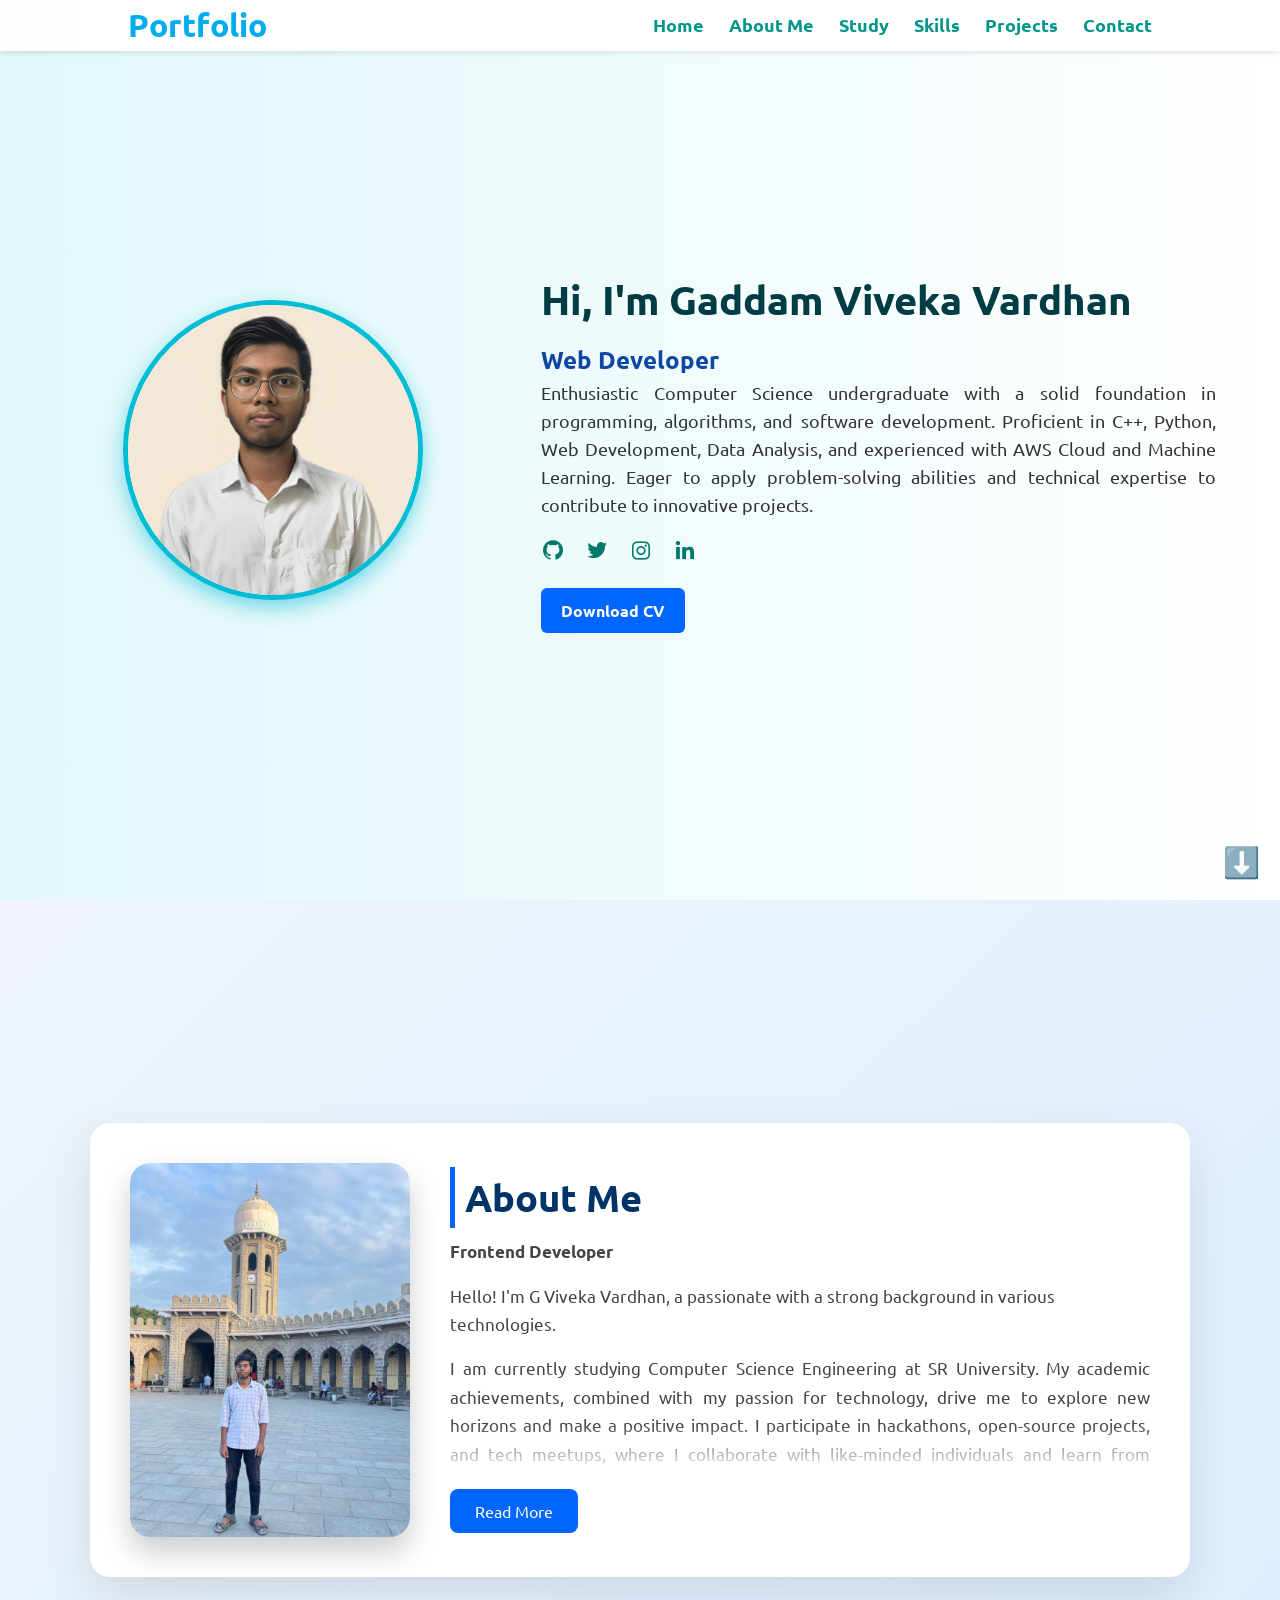
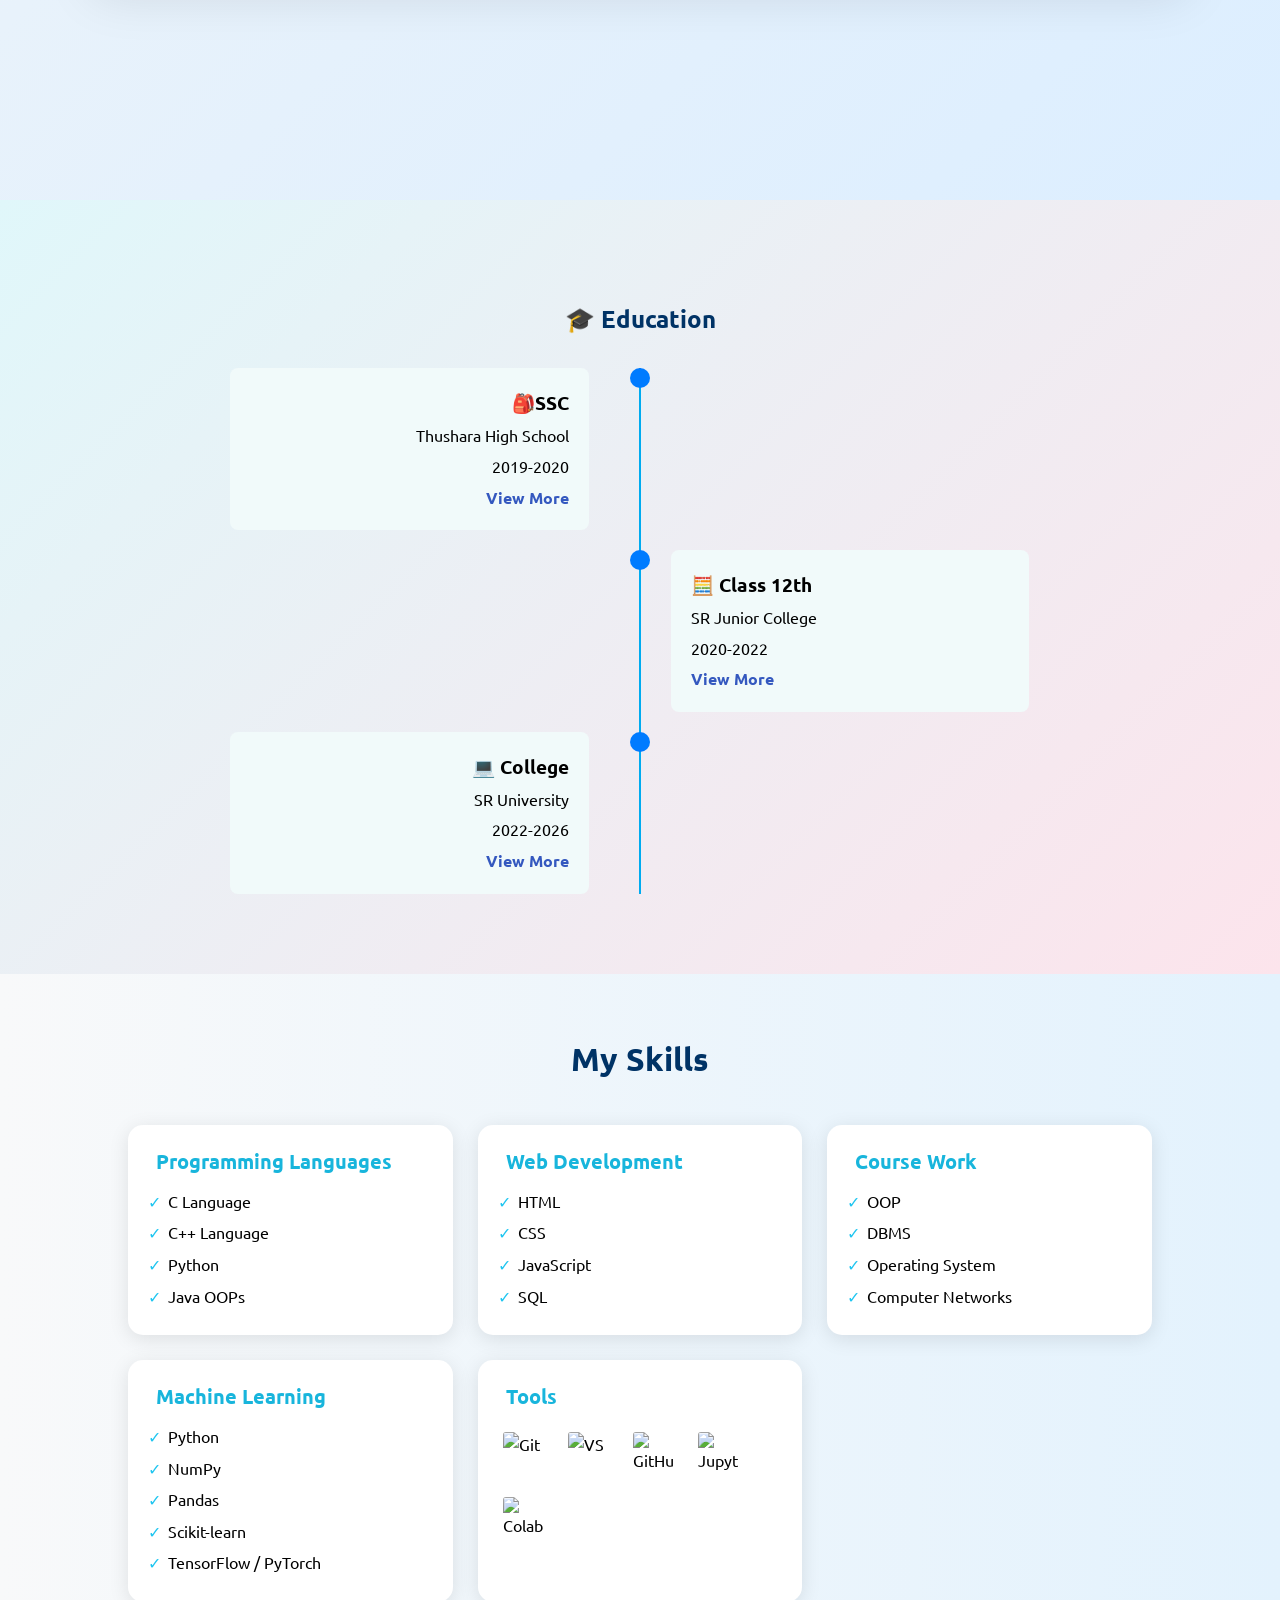
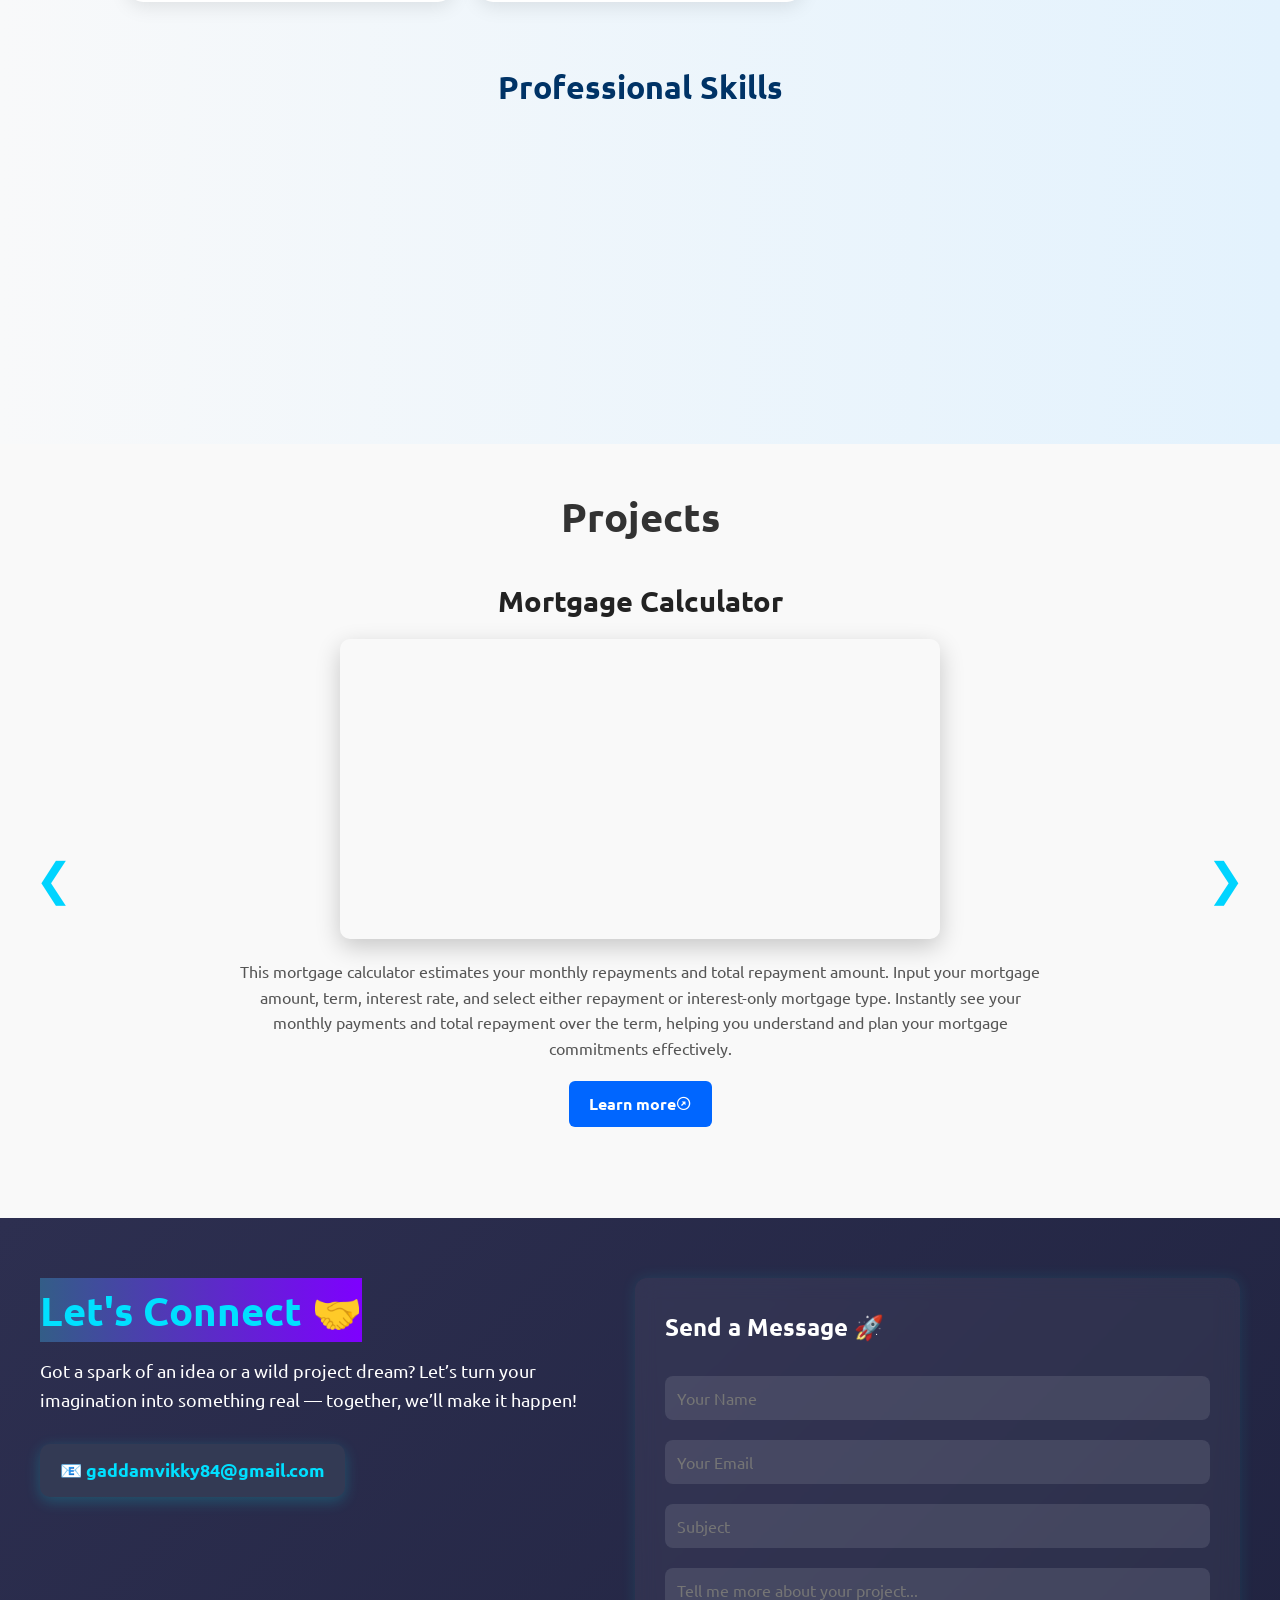
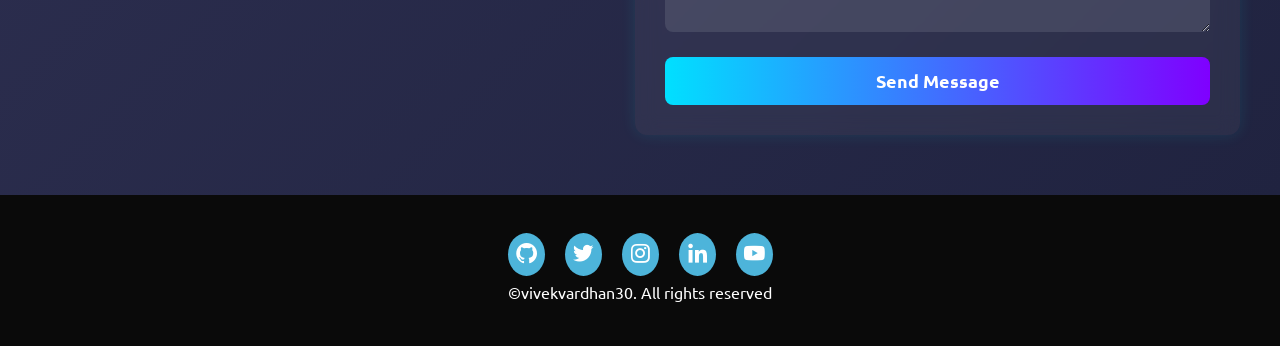
==== index.html @ 39c95613 "skill section updated" ====
<!DOCTYPE html>
<html lang="en">

<head>
    <meta charset="UTF-8">
    <meta name="viewport" content="width=device-width, initial-scale=1.0">
    <title>My Portfolio</title>
    <link rel="stylesheet" href="style.css">
    <link href='https://unpkg.com/boxicons@2.1.4/css/boxicons.min.css' rel='stylesheet'>
    <style>
        @import url('https://fonts.googleapis.com/css2?family=Ubuntu:wght@300&display=swap');
    </style>
    <!-- AOS Animation Library -->
    <link href="https://unpkg.com/aos@2.3.1/dist/aos.css" rel="stylesheet">
    <link rel="stylesheet" href="styles.css">
    <script src="script_1.js"></script>
    <script src="script.js"></script>

</head>

<body>
    <header class="header">
        <h1>Portfolio</h1>
        <input type="checkbox" id="menu-toggle" class="menu-toggle" />
        <label for="menu-toggle" class="hamburger">&#9776;</label>
        <nav class="nav">
            <a href="#home" class="active">Home</a>
            <a href="#about">About Me</a>
            <a href="#qualification">Study</a>
            <a href="#myskills">Skills</a>
            <a href="#projects">Projects</a>
            <a href="#contact">Contact</a>
        </nav>
    </header>

    <main>
        <section class="home-section" id="home" data-aos="fade-up">
            <div class="profile-img">
                <img class="profile-pic" src="profile_pic.png" alt="profile">
            </div>
            <div class="home-content">
                <h2>Hi, I'm Gaddam Viveka Vardhan</h2>
                <h3 class="developer">
                    <span class="text"></span>
                </h3>

                <p class="info">Enthusiastic Computer Science undergraduate with a solid foundation  
                    in programming, algorithms, and software development.  
                    Proficient in C++, Python, Web Development, Data Analysis,  
                    and experienced with AWS Cloud and Machine Learning.  
                    Eager to apply problem-solving abilities and technical expertise  
                    to contribute to innovative projects.  
                </p>
                <div class="social-links">
                    <a href="https://github.com/vivekvardhan30" class="icon"><i class='bx bxl-github' id="bc"></i></a>
                    <a href="https://x.com/vivek_vardhan30" class="icon"><i class='bx bxl-twitter' id="bc"></i></a>
                    <a href="https://www.instagram.com/vick_y9425?igsh=MXZwZnhxeGo3MTlnaQ==" class="icon"><i
                            class='bx bxl-instagram' id="bc"></i></a>
                    <a href="http://www.linkedin.com/in/gaddam-viveka-vardhan-5821792a7"><i class='bx bxl-linkedin'
                            id="bc"></i></a>
                </div>
                <a href="Gaddam_Viveka_Vardhan_Resume.pdf" class="btn1" download>Download CV</a>
            </div>

            <!-- Arrow button outside content -->
            <button class="down-arrow" id="toggleArrow" onclick="toggleScroll()">⬇️</button>
        </section>

        <section class="about-section" id="about" data-aos="fade-right">
            <div class="about-container" data-aos="fade-up">
                <img class="about-img" src="IMG-20240612-WA0107.jpg" alt="photo" data-aos="zoom-in">
                <div class="about-content" data-aos="fade-left">
                    <h2 class="about-heading">About Me</h2>
                    <p class="role"><b>Frontend Developer</b></p>
                    <p>Hello! I'm G Viveka Vardhan, a passionate with a strong background in various technologies.</p>
                    <p class="info1">
                        I am currently studying Computer Science Engineering at SR University. My academic achievements,
                        combined with my passion for technology, drive me to explore new horizons and make a positive
                        impact.
                        I participate in hackathons, open-source projects, and tech meetups, where I collaborate with
                        like-minded individuals and learn from diverse perspectives.
                        If you are looking for a motivated and dedicated Front-end Developer, I am available for work
                        opportunities and excited to contribute to projects that allow me to expand my experience and
                        knowledge.
                    </p>
                    <button class="btn2" id="readMoreBtn" onclick="toggleReadMore()">Read More</button>
                </div>
            </div>
        </section>
        <section class="qualification" id="qualification" data-aos="fade-left">
            <div class="education-section">
                <h2><span style="color: aqua;">🎓</span> Education</h2>
                <ul class="timeline">
                    <li class="timeline-item">
                        <div class="timeline-content left">
                            <h3>🎒SSC</h3>
                            <p>Thushara High School</p>
                            <p>2019-2020</p>
                            <a href="#" onclick="showPopup('Thushara High School','95%, Warangal, Telangana')">View
                                More</a>
                        </div>
                    </li>
                    <li class="timeline-item">
                        <div class="timeline-content right">
                            <h3>🧮 Class 12th</h3>
                            <p>SR Junior College</p>
                            <p>2020-2022</p>
                            <a href="#"
                                onclick="showPopup('SR Junior College', 'MPC , 96%,  Hanamkonda, Telangana')">View
                                More</a>
                        </div>
                    </li>
                    <li class="timeline-item">
                        <div class="timeline-content left">
                            <h3>💻 College</h3>
                            <p>SR University</p>
                            <p>2022-2026</p>
                            <a href="#"
                                onclick="showPopup('Btech Computer Science', '93%, SR University, Hanamkonda')">View
                                More</a>
                        </div>
                    </li>
                </ul>
            </div>

            <div class="overlay" id="overlay"></div>
            <div class="popup" id="popup">
                <div class="popup-content">
                    <h3 id="popup-title"></h3>
                    <p id="popup-details"></p>
                    <button class="close-btn" onclick="closePopup()">Close</button>
                </div>
            </div>
        </section>
        <!-- <section class="skills-section" id="myskills">
            <h3 class="my-skill">My Skills</h3>
            <div class="skills-container">
                <div class="skill">
                    <h5>Programming Languages</h5>
                    <p>C Language</p>
                    <p>C++ Language</p>
                    <p>Basic Python</p>
                    <p>Java OOPs</p>
                </div>
                <div class="skill">
                    <h5>Web Development</h5>
                    <p>HTML</p>
                    <p>CSS</p>
                    <p>JavaScript</p>
                    <p>SQL</p>
                </div>
                <div class="skill">
                    <h5>Course Work</h5>
                    <p>Object Oriented Programming (OOP)</p>
                    <p>Database Management System (DBMS)</p>
                    <p>Operating System (OS)</p>
                    <p>Computer Networks</p>
                </div>
                <div class="skill">
                    <h5>Tools</h5>
                    <div class="tools">
                        <img src="https://git-scm.com/images/logos/downloads/Git-Icon-1788C.png" alt="Git">
                        <img src="https://visualstudio.microsoft.com/wp-content/uploads/2019/06/BrandVisualStudioWin2019-3.svg"
                            alt="Visual Studio">
                        <img src="https://github.githubassets.com/images/modules/logos_page/GitHub-Mark.png"
                            alt="GitHub">
                        <img src="https://runcode-app-public.s3.amazonaws.com/images/online-jupyter-notebook.original.png"
                            alt="jupyter notebook" style="color: white; background-color: white;">
                        <img src="https://upload.wikimedia.org/wikipedia/commons/thumb/d/d0/Google_Colaboratory_SVG_Logo.svg/1200px-Google_Colaboratory_SVG_Logo.svg.png"
                            alt=" ggogle colab">
                    </div>
                </div>
            </div>
            <div class="skills-sec">
                <h2>Professional Skills</h2>
                <div class="skills-box">
                    <div class="circle-wrap">
                        <div class="circle">
                            <div class="mask full-1">
                                <div class="fill-1"></div>
                            </div>
                            <div class="mask half">
                                <div class="fill-1"></div>
                            </div>
                            <div class="inside-circle"> 90% </div>
                        </div>
                        <p>Creativity</p>
                    </div>
                    <div class="circle-wrap">
                        <div class="circle">
                            <div class="mask full-2">
                                <div class="fill-2"></div>
                            </div>
                            <div class="mask half">
                                <div class="fill-2"></div>
                            </div>
                            <div class="inside-circle"> 80% </div>
                        </div>
                        <p>Communication</p>
                    </div>
                    <div class="circle-wrap">
                        <div class="circle">
                            <div class="mask full-3">
                                <div class="fill-3"></div>
                            </div>
                            <div class="mask half">
                                <div class="fill-3"></div>
                            </div>
                            <div class="inside-circle"> 90% </div>
                        </div>
                        <p>Problem Solving</p>
                    </div>
                    <div class="circle-wrap">
                        <div class="circle">
                            <div class="mask full-4">
                                <div class="fill-4"></div>
                            </div>
                            <div class="mask half">
                                <div class="fill-4"></div>
                            </div>
                            <div class="inside-circle"> 95% </div>
                        </div>
                        <p>Teamwork</p>
                    </div>
                </div>
            </div>
        </section> -->
        <section class="skills-section" id="myskills" data-aos="zoom-in">
            <h3 class="my-skill">My Skills</h3>

            <!-- Technical Skills -->
            <div class="skills-container">
                <div class="skill" data-aos-delay="100">
                    <h5><i class="fas fa-code"></i> Programming Languages</h5>
                    <ul>
                        <li>C Language</li>
                        <li>C++ Language</li>
                        <li>Python</li>
                        <li>Java OOPs</li>
                    </ul>
                </div>
                <div class="skill" data-aos-delay="200">
                    <h5><i class="fas fa-laptop-code"></i> Web Development</h5>
                    <ul>
                        <li>HTML</li>
                        <li>CSS</li>
                        <li>JavaScript</li>
                        <li>SQL</li>
                    </ul>
                </div>
                <div class="skill" data-aos-delay="300">
                    <h5><i class="fas fa-book-reader"></i> Course Work</h5>
                    <ul>
                        <li>OOP</li>
                        <li>DBMS</li>
                        <li>Operating System</li>
                        <li>Computer Networks</li>
                    </ul>
                </div>
                <div class="skill" data-aos-delay="300">
                    <h5><i class="fas fa-book-reader"></i> Machine Learning</h5>
                    <ul>
                        <li>Python</li>
                        <li>NumPy</li>
                        <li>Pandas</li>
                        <li>Scikit-learn</li>
                        <li>TensorFlow / PyTorch</li>
                    </ul>
                </div>
                <div class="skill" data-aos-delay="400">
                    <h5><i class="fas fa-tools"></i> Tools</h5>
                    <div class="tools">
                        <img src="https://git-scm.com/images/logos/downloads/Git-Icon-1788C.png" alt="Git">
                        <img src="https://visualstudio.microsoft.com/wp-content/uploads/2019/06/BrandVisualStudioWin2019-3.svg"
                            alt="VS">
                        <img src="https://github.githubassets.com/images/modules/logos_page/GitHub-Mark.png"
                            alt="GitHub">
                        <img src="https://runcode-app-public.s3.amazonaws.com/images/online-jupyter-notebook.original.png"
                            alt="Jupyter">
                        <img src="https://upload.wikimedia.org/wikipedia/commons/thumb/d/d0/Google_Colaboratory_SVG_Logo.svg/1200px-Google_Colaboratory_SVG_Logo.svg.png"
                            alt="Colab">
                    </div>
                </div>
            </div>

            <div class="skills-sec" id="myskills">
                <h2 class="section-title">Professional Skills</h2>
                <div class="skills-box" data-aos="flip-left">
                    <div class="skill-circle">
                        <div class="circle">
                            <div class="inner">90%</div>
                        </div>
                        <p>Creativity</p>
                    </div>
                    <div class="skill-circle">
                        <div class="circle">
                            <div class="inner">80%</div>
                        </div>
                        <p>Communication</p>
                    </div>
                    <div class="skill-circle">
                        <div class="circle">
                            <div class="inner">90%</div>
                        </div>
                        <p>Problem Solving</p>
                    </div>
                    <div class="skill-circle">
                        <div class="circle">
                            <div class="inner">95%</div>
                        </div>
                        <p>Teamwork</p>
                    </div>
                </div>
            </div>

        </section>

        <section class="projects-section" id="projects" data-aos="fade-up">
            <h3>Projects</h3>
            <div class="projects-container">
                <div class="project-arrows">
                    <div id="prevProject" class="arrow left">&#10094;</div>
                    <div id="nextProject" class="arrow right">&#10095;</div>
                </div>
                <div class="project">
                    <h4>Mortgage Calculator</h4>
                    <div class="video">
                        <video src="Screen Recording 2024-07-14 172800.mp4" autoplay loop muted
                            class="screen-record"></video>
                    </div>
                    <p class="desc">This mortgage calculator estimates your monthly repayments and total repayment
                        amount. Input your mortgage amount, term, interest rate, and select either repayment or
                        interest-only mortgage type. Instantly see your monthly payments and total repayment over the
                        term, helping you understand and plan your mortgage commitments effectively.</p>
                    <div class="click">
                        <a href="https://github.com/vivekvardhan30/Mortgage-Calculator" class="btn1"> Learn more<i
                                class='bx bx-right-top-arrow-circle'></i></a>
                    </div>
                </div>
                <div class="project">
                    <h4>Video Editing Website</h4>
                    <div class="video" style="width: 100%; text-align: center; ">
                        <video src="Screen Recording 2024-12-31 131233.mp4" autoplay loop muted
                            class="screen-record"></video>
                    </div>
                    <p class="desc">I built an video editor website using <span>HTML, CSS, and JavaScript </span>,
                        connects
                        users with professional video editors. It features hiring options, <span>secure payment
                            integration </span>,
                        advanced filters, and a user-friendly login system. With a contact feature for seamless
                        communication, this project showcases a functional and visually appealing platform for
                        <span>video
                            editing services. </span>
                    </p>
                    <div class="click">
                        <a href="https://github.com/vivekvardhan30/video_editing-" class="btn1"> Learn more<i
                                class='bx bx-right-top-arrow-circle'></i></a>
                    </div>
                </div>
                <div class="project">
                    <h4>Predict Students' Dropout and Academic Success</h4>
                    <div class="video">
                        <video src="Screen Recording 2024-07-14 173233.mp4" autoplay loop muted
                            class="screen-record"></video>
                    </div>
                    <p class="desc">I contributed to the <span>"Student Dropout Prediction"</span> project, using <span>
                            AI and ML </span>to
                        develop models predicting dropout risks. Analyzing demographics, performance, socio-economic
                        backgrounds, and behaviors with <span>decision trees, random forests, and neural networks
                        </span> enabled
                        early intervention and improved retention.</p>
                    <div class="click">
                        <a href="https://github.com/vivekvardhan30/AIML_PROJECT" class="btn1"> Learn more<i
                                class='bx bx-right-top-arrow-circle'></i></a>
                    </div>
                </div>
                <div class="project">
                    <h4>Netflix Clone</h4>
                    <div class="video">
                        <video src="Screen Recording 2024-07-23 110810.mp4" autoplay loop muted
                            class="screen-record"></video>
                    </div>
                    <p class="desc">A static, responsive Netflix clone using only HTML and CSS. It replicates the
                        Netflix UI,
                        featuring a header, navigation bar, movie thumbnails, and a footer, demonstrating the power of
                        pure HTML and CSS design.</p>
                    <div class="click">
                        <a href="" class="btn1"> Learn more<i class='bx bx-right-top-arrow-circle'></i></a>
                    </div>
                </div>
            </div>


        </section>
        <section class="contact-section" id="contact" data-aos="fade-up">
            <div class="contact-container">
                <div class="contact-info">
                    <h1>Let's Connect<span> 🤝</span></h1>
                    <p>Got a spark of an idea or a wild project dream? Let’s turn your imagination into something real —
                        together, we’ll make it happen!</p>
                    <p class="email-link">📧 <a href="mailto:gaddamvikky84@gmail.com">gaddamvikky84@gmail.com</a></p>
                </div>
                <div class="contact-form">
                    <h2>Send a Message <span>🚀</span></h2>
                    <form>
                        <input type="text" placeholder="Your Name" required>
                        <input type="email" placeholder="Your Email" required>
                        <input type="text" placeholder="Subject" required>
                        <textarea placeholder="Tell me more about your project..." required></textarea>
                        <button type="submit">Send Message</button>
                    </form>
                </div>
            </div>
        </section>

    </main>
    <footer class="footer">
        <div class="social-media">
            <a href="https://github.com/vivekvardhan30"><i class='bx bxl-github'></i></a>
            <a href="https://x.com/vivek_vardhan30"><i class='bx bxl-twitter'></i></a>
            <a href="https://www.instagram.com/vick_y9425?igsh=MXZwZnhxeGo3MTlnaQ=="><i
                    class='bx bxl-instagram'></i></a>
            <a href="http://www.linkedin.com/in/gaddam-viveka-vardhan-5821792a7"><i class='bx bxl-linkedin'></i></a>
            <a href="https://www.youtube.com/channel/UCw8IFnLCt2AA_Uqyb6y93eQ"><i class='bx bxl-youtube'></i></a>
        </div>
        <p style="margin-top: 5px;">&copy;vivekvardhan30. All rights reserved</p>
    </footer>
    <script>
        function showPopup(title, details) {
            event.preventDefault(); // Prevent the default anchor behavior
            document.getElementById('popup-title').textContent = title;
            document.getElementById('popup-details').textContent = details;
            document.getElementById('popup').style.display = 'block';
            document.getElementById('overlay').style.display = 'block';
            document.body.classList.add('no-scroll');
        }

        function closePopup() {
            document.getElementById('popup').style.display = 'none';
            document.getElementById('overlay').style.display = 'none';
            document.body.classList.remove('no-scroll');
        }
        function toggleScroll() {
            const contactSection = document.getElementById('contact');
            const homeSection = document.getElementById('home');
            const arrowButton = document.getElementById('toggleArrow');

            if (arrowButton.textContent.trim() === '⬇️') {
                contactSection.scrollIntoView({ behavior: 'smooth' });
                arrowButton.textContent = '⬆️';
            } else {
                homeSection.scrollIntoView({ behavior: 'smooth' });
                arrowButton.textContent = '⬇️';
            }
        }
        document.addEventListener("DOMContentLoaded", function () {
            const sections = document.querySelectorAll(".about-section, .skills-section, .projects-section, .contact-section, .footer");
            const revealOnScroll = () => {
                sections.forEach((section) => {
                    const sectionTop = section.getBoundingClientRect().top;
                    if (sectionTop < window.innerHeight - 100) {
                        section.classList.add("reveal");
                    }
                });
            };
            window.addEventListener("scroll", revealOnScroll);
            revealOnScroll();
        });

    </script>
    <!-- <script>
        document.addEventListener("DOMContentLoaded", () => {
            const projects = document.querySelectorAll(".project");
            let current = 0;

            function showSlide(index) {
                projects.forEach((project, i) => {
                    project.classList.remove("active");
                    if (i === index) {
                        project.classList.add("active");
                    }
                });
            }

            function nextSlide() {
                current = (current + 1) % projects.length;
                showSlide(current);
            }

            // Initial show
            showSlide(current);

            // Auto slide every 5 seconds
            setInterval(nextSlide, 5000);
        });
    </script> -->
    <script>

        document.addEventListener("DOMContentLoaded", () => {
            const projects = document.querySelectorAll(".project");
            const nextBtn = document.getElementById("nextProject");
            const prevBtn = document.getElementById("prevProject");
            let current = 0;

            function showSlide(index) {
                projects.forEach((project, i) => {
                    project.classList.remove("active");
                    if (i === index) {
                        project.classList.add("active");
                    }
                });
            }

            function nextSlide() {
                current = (current + 1) % projects.length;
                showSlide(current);
            }

            function prevSlide() {
                current = (current - 1 + projects.length) % projects.length;
                showSlide(current);
            }

            // Initial show
            showSlide(current);

            // Auto-slide every 10 seconds
            let autoSlide = setInterval(nextSlide, 5000);

            // Manual arrows
            nextBtn.addEventListener("click", () => {
                clearInterval(autoSlide);
                nextSlide();
            });

            prevBtn.addEventListener("click", () => {
                clearInterval(autoSlide);
                prevSlide();
            });
        });
    </script>
    <script>
        // Fade-in on scroll
        document.addEventListener("DOMContentLoaded", () => {
            const fadeSection = document.querySelector(".projects-section");

            const fadeInObserver = new IntersectionObserver(
                (entries, observer) => {
                    entries.forEach(entry => {
                        if (entry.isIntersecting) {
                            entry.target.classList.add("visible");
                            observer.unobserve(entry.target);
                        }
                    });
                },
                {
                    threshold: 0.1,
                }
            );

            if (fadeSection) {
                fadeSection.classList.add("fade-in-section");
                fadeInObserver.observe(fadeSection);
            }
        });
    </script>

    <script src="https://unpkg.com/aos@2.3.1/dist/aos.js"></script>
    <script>
        AOS.init({
            duration: 1000,     // duration of animation (ms)
            once: false,        // allow animations every time
            mirror: true,       // animate on scroll up
            easing: 'ease-in-out',
            offset: 100         // trigger point from the top
        });
    </script>
    <script>
        document.addEventListener("DOMContentLoaded", () => {
            const bt = document.getElementById("readMoreBtn");
            const info = document.querySelector(".info1");

            btn.addEventListener("click", () => {
                info.classList.toggle("expand");
                bt.textContent = info.classList.contains("expand") ? "Read Less" : "Read More";
            });
        });
    </script>



    <script>
        function toggleScroll() {
            const nextSection = document.querySelector('#about');
            nextSection.scrollIntoView({ behavior: 'smooth' });
        }
    </script>
    

</body>

</html>
---- styles.css ----
* {
    margin: 0;
    padding: 0;
    box-sizing: border-box;
    font-family: 'Ubuntu', sans-serif;
}

body {
    background-color: rgb(48, 56, 67);
    color: #fff;
    line-height: 1.6;
}

html,
body {
    margin: 0;
    padding: 0;
    overflow-x: hidden;
}

html {
    scroll-behavior: smooth;
}


* {
    box-sizing: border-box;
}

img,
video {
    max-width: 100%;
    max-height: 100%;
    height: auto;
    display: block;
}

.section,
.container,
.wrapper {
    overflow-x: hidden;
    overflow-y: hidden;
    /* Add this to prevent vertical scrolling unless needed */
}


/* Responsive Adjustments */
@media (max-width: 768px) {
    .header {
        padding: 10px 5%;
        /* Adjust padding for smaller screens */

    }

    .profile-pic {
        width: 220px;
        /* Further reduce image size for tablets */
        height: 220px;
    }

    .nav a {
        font-size: 14px;
        /* Smaller font for tablets */
        margin-left: 20px;
        margin-bottom: 10px;
    }

    .developer {
        font-size: 18px;
    }

    .btn {
        padding: 6px 15px;
        font-size: 12px;
    }

    .info {
        padding: 10px;
        text-align: right;

    }

    .home-section {
        flex-direction: column;
        /* Stack layout */
        padding: 15px;
        /* Adjust inner padding */
        margin-top: 80px;
        /* Adds gap between navbar and content */
        padding: 10px;
        text-align: center;
        /* Align content centrally */
    }
}

/* Animations for Dynamic Landing */
@keyframes fade-slide-in {
    from {
        opacity: 0;
        transform: translateY(30px);
    }

    to {
        opacity: 1;
        transform: translateY(0);
    }
}

/* Apply Animations */
.home-content {
    animation: fade-slide-in 1s ease-out;
    /* Smooth fade and slide for content */
}

.profile-img {
    animation: fade-slide-in 1.5s ease-out;
    /* Delay slide for profile image */
}

.btn {
    animation: fade-slide-in 2s ease-out;
    /* Button slides in last */
}

/* Mobile Adjustments for Landing */
@media (max-width: 480px) {
    .home-section {
        flex-direction: column;
        /* Stack content vertically for smaller screens */
        align-items: center;
        /* Center-align content */
        padding: 20px 5%;
        /* Compact padding */
        margin-top: 50px;
        /* Ensure space below navbar */
        text-align: center;
    }

    .profile-img {
        margin-bottom: 15px;
        /* Add spacing below profile image */
    }

    .profile-pic {
        width: 150px;
        /* Smaller profile image size */
        height: 150px;
        border-radius: 50%;
        object-fit: cover;
        border: 3px solid #fff;
    }

    .home-content h2,
    .home-content h3 {
        font-size: 18px;
        /* Reduce heading sizes */
        margin-bottom: 8px;
    }

    .info {
        font-size: 12px;
        /* Adjust paragraph size for better fit */
        line-height: 1.4;
    }

    .btn {
        margin-top: 10px;
        padding: 6px 12px;
        /* Smaller button size */
        font-size: 12px;
    }

    .down-arrow {
        display: inline-block;
        margin-top: 10px;
        font-size: 16px;
        /* Smaller arrow size */
        color: #00abf0;
        background: none;
        border: none;
        cursor: pointer;
    }

    .down-arrow:hover {
        transform: translateY(4px);
    }
}

section {
    padding: 60px 10%;
    position: relative;
}

section.in-view {
    opacity: 1;
    /* Fade in */
    transform: translateY(0);
    /* Slide to original position */
}

/* Animations for All Sections */
@keyframes fade-slide-in {
    from {
        opacity: 0;
        transform: translateY(30px);
    }

    to {
        opacity: 1;
        transform: translateY(0);
    }
}

section>div {
    animation: fade-slide-in 1s ease-out;
    /* Apply animation to section content */
}

/* ===== Tablet View (768px) ===== */
@media (max-width: 768px) {

    .hero,
    .about,
    .projects,
    .skills,
    .contact {
        padding: 60px 30px;
    }

    .hero img,
    .about img {
        max-width: 300px;
    }

    /* Fix Button */
    .btn {
        width: fit-content;
        margin: 10px auto;
    }

    /* Fix Text Alignment */
    .about p {
        max-width: 80%;
        text-align: center;
    }

    /* Education Section */
    .education {
        display: flex;
        flex-direction: column;
        align-items: center;
    }
}

/* ===== Desktop View (1024px and above) ===== */
@media (min-width: 1024px) {

    .hero,
    .about,
    .projects,
    .skills,
    .contact {
        display: flex;
        flex-direction: row;
        justify-content: center;
        align-items: center;
        padding: 80px 50px;
        text-align: left;
    }

    .hero img,
    .about img {
        width: 40%;
        max-width: 400px;
    }

    .hero-text,
    .about-text {
        width: 50%;
        text-align: left;
    }

    /* Fix button alignment */
    .btn {
        margin: 15px 0;
    }

    /* Education Section */
    .education {
        width: 100%;
        text-align: left;
        padding: 60px;
    }
}

/* .header {
    display: flex;
    justify-content: space-between;
    align-items: center;
    padding: 20px 10%;
    background: transparent;
    position: fixed;
    top: 0;
    width: 100%;
    z-index: 100;
}

h1 {
    color: #00abf0;
}

.nav a {
    font-size: 18px;
    color: #009688;
    text-decoration: none;
    font-weight: 600;
    margin-left: 35px;
    transition: .2s;
    position: relative;
}

.nav a::before {
    content: '';
    position: absolute;
    width: 100%;
    height: 4px;
    border-radius: 3px;
    background-color: rgb(31, 112, 211);
    bottom: 0;
    left: 0;
    transform-origin: right;
    transform: scaleX(0);
    transition: transform .3s ease-in-out;
}

.nav a:hover::before {
    transform-origin: left;
    transform: scaleX(1);
} */

/* @media (max-width: 768px) {
    .hamburger {
        display: block;
    }

    .nav {
        position: absolute;
        top: 60px;
        left: 0;
        width: 100%;
        background-color: #1e1e2f;
        flex-direction: column;
        align-items: center;
        max-height: 0;
        overflow: hidden;
        transition: max-height 0.3s ease-in-out;
    }

    .nav a {
        padding: 15px;
        width: 100%;
        text-align: center;
        border-top: 1px solid #333;
    }

    .menu-toggle:checked ~ .nav {
        max-height: 400px;
    }
 */

.header {
    display: flex;
    justify-content: space-between;
    align-items: center;
    padding: 0px 10%;
    background: #ffffffef;
    /* changed from transparent for visibility */
    position: fixed;
    top: 0;
    width: 100%;
    z-index: 1000;
    box-shadow: 0 2px 5px rgba(0, 0, 0, 0.1);
}

h1 {
    color: #00abf0;
}

.nav {
    display: flex;
    gap: 25px;
}

.nav a {
    font-size: 18px;
    color: #009688;
    text-decoration: none;
    font-weight: 600;
    position: relative;
}

.nav a::before {
    content: '';
    position: absolute;
    width: 100%;
    height: 4px;
    border-radius: 3px;
    background-color: rgb(31, 112, 211);
    bottom: -5px;
    left: 0;
    transform-origin: right;
    transform: scaleX(0);
    transition: transform .3s ease-in-out;
}

.nav a:hover::before {
    transform-origin: left;
    transform: scaleX(1);
}

/* Hamburger Menu */
.hamburger {
    display: none;
    font-size: 30px;
    cursor: pointer;
    color: #009688;
}

/* Hidden checkbox */
.menu-toggle {
    display: none;
}

/* Mobile Styles */
@media (max-width: 768px) {
    .hamburger {
        display: block;
    }

    .nav {
        position: absolute;
        top: 70px;
        left: 0;
        background: #ffffff;
        width: 100%;
        flex-direction: column;
        align-items: center;
        max-height: 0;
        overflow: hidden;
        transition: max-height 0.3s ease-in-out;
        box-shadow: 0 4px 8px rgba(0, 0, 0, 0.1);
    }

    .nav a {
        margin: 15px 0;
    }

    .menu-toggle:checked~.nav {
        max-height: 500px;
    }
}


/* .home-section {
    display: flex;
    justify-content: space-between;
    align-items: center;
    height: 100vh;
    padding: 0 10%;
    background: linear-gradient(-90deg, rgb(48, 56, 67) 65%, #fff 35%);
}



.profile-img {
    flex: 1;
}

.profile-pic {
    width: 457px;
    height: 457px;
    border-radius: 60%;
    border: 25px solid #fff;
    object-fit: cover;
}

#bc {
    font-family: boxicons !important;
    font-weight: bold;
    font-style: normal;
    font-variant: normal;
    line-height: 1;
    text-rendering: auto;
    display: inline-block;
    text-transform: none;
    margin-top: 10px;
    background-color: #717199;
    padding: 6px;
    border-radius: 50%;
    border: none;
    box-shadow: 0px 1px 5px #acacd0;
    -webkit-font-smoothing: antialiased;
    -moz-osx-font-smoothing: grayscale;
    transition: transform 0.3s ease;
}

#bc:hover {
    color: blanchedalmond;
    transform: translateX(4px);
}

#bc:active {
    transform: translateY(1px);
}

.home-content {
    flex: 2;
    text-align: right;
    color: #fff;
}



.developer {
    width: 18ch;
    animation: typing 2s steps(18, end), blink 0.8s step-end infinite alternate;
    white-space: nowrap;
    color: #00abf0;
    overflow: hidden;
    border-right: 3px solid greenyellow;
    font-size: 24px;
    display: inline-block;
    animation-iteration-count: infinite;
    animation-duration: 3s;
}

@keyframes typing {
    from {
        width: 0;
    }

    to {
        width: 18ch;
    }
}

@keyframes blink {
    50% {
        border-color: transparent;
    }
}


/* Responsive Fixes */
/* @media (max-width: 768px) {
    .developer {
        margin-left: 0;
        font-size: 20px;
    }
}

@media (max-width: 480px) {
    .developer {
        font-size: 18px;
    }
}


.info {
    text-align: justify;
    padding: 10px;
    margin-bottom: 30px;
}

.social-links a {
    font-size: 25px;
    color: #fff;
    margin: 0 10px;
    transition: .2s;
}

.social-links a:hover {
    color: rgb(31, 112, 211);
}

.about-heading {
    color: #00abf0;
    font-size: 30px;
}

.info1 {
    max-height: 50px;
    overflow: hidden;
    text-overflow: ellipsis;
}


.btn {
    display: inline-block;
    margin-top: 20px;
    padding: 10px 25px;
    font-size: 16px;
    color: #fff;
    background-color: rgb(31, 112, 211);
    border: 2px solid transparent;
    border-radius: 5px;
    transition: .2s;
    cursor: pointer;
    text-decoration: none;
    box-shadow: 0 0 10px #00abf0;
}

.btn:hover {
    background-color: transparent;
    border-color: rgb(31, 112, 211);
}

.btn:active {
    transform: scale(0.95);
    box-shadow: 0 0 10px #00abf0;
    background-color: rgb(31, 112, 211);
}

.down-arrow {
    position: fixed;
    bottom: 20px;
    right: 20px;
    background-color: #00abf0;
    color: #fff;
    border: none;
    padding: 10px 15px;
    border-radius: 50%;
    cursor: pointer;
    font-size: 24px;
    box-shadow: 0 2px 10px rgba(0, 0, 0, 0.1);
}

.down-arrow:hover {
    background-color: #007bb5;
}

.section {
    min-height: auto;
    padding: 20px;
}


#more {
    display: none;
} */

/* .about-section {
    padding: 85px 10%;
    background-color: rgb(48, 56, 67);
    color: #fff;
}

.about-container {
    display: flex;
    justify-content: space-between;
    align-items: center;
}

.about-img {
    width: 400px;
    height: 500px;
    margin-top: 15px;
    border-radius: 10px 10px 10px 10px;
    box-shadow: 2px 3px 10px white;
}

.aboout p {
    text-align: justify;
}

.about-content {
    flex: 1;
    padding-left: 40px;
} */


.home-section {
    height: 100vh;
    width: 100%;
    background: linear-gradient(to right, #e0f7fa, #ffffff);
    display: flex;
    align-items: center;
    justify-content: center;
    padding: 0 5%;
    gap: 60px;
    flex-wrap: wrap;
    overflow: hidden;
    position: relative;
}

.profile-img {
    flex: 1;
    display: flex;
    justify-content: center;
    align-items: center;
    padding: 40px;
    animation: fadeIn 2s ease-in-out;
}

.profile-pic {
    width: 300px;
    height: 300px;
    object-fit: cover;
    border-radius: 50%;
    border: 5px solid #00bcd4;
    box-shadow: 0 8px 20px rgba(0, 188, 212, 0.5);
    transition: transform 0.4s ease, box-shadow 0.4s ease;
    animation: popIn 1.5s ease-in-out;
}

.profile-pic:hover {
    transform: scale(1.05) rotate(1deg);
    box-shadow: 0 12px 24px rgba(0, 188, 212, 0.7);
}


.home-content {
    flex: 2;
    animation: fadeInUp 1s ease-in-out;
    max-width: 700px;
}

.home-content h2 {
    font-size: 2.5rem;
    color: #003c43;
    margin-bottom: 10px;
    animation: slideInRight 1s ease-in-out;
}

/* .developer {
    font-size: 1.8rem;
    color: #00bcd4;
    margin-bottom: 15px;
    font-weight: 600;
    animation: fadeIn 2s ease-in-out;
} */

.developer {
  font-size: 24px;
  font-weight: bold;
  color: #0d47a1;
  position: relative;
  height: 38px; /* fix height so it doesn’t jump */
  overflow: hidden;
  padding-bottom: 10px;
}

.developer .text::after {
  content: "Web Developer";
  animation: changeText 12s infinite;
  position: absolute;
  padding-bottom: 10px;
  left: 0;
}

/* Animation */
@keyframes changeText {
  0%   { content: "Web Developer"; }
  25%  { content: "Data Analyst"; }
  50%  { content: "Machine Learning Enthusiast"; }
  75%  { content: "AWS Cloud Developer"; }
  100% { content: "Web Developer"; }
}


.info {
    font-size: 1.1rem;
    color: #333;
    line-height: 1.6;
    text-align: justify;
    animation: fadeIn 2.2s ease-in-out;
}

.social-links {
    margin: 20px 0;
    display: flex;
    gap: 20px;
}

.social-links a i {
    font-size: 24px;
    color: #00796b;
    transition: transform 0.3s ease, color 0.3s ease;
}

.social-links a i:hover {
    color: #00acc1;
    transform: scale(1.3);
}

.btn1 {
    background: #00bcd4;
    color: white;
    padding: 12px 25px;
    border: none;
    border-radius: 30px;
    font-size: 16px;
    text-decoration: none;
    cursor: pointer;
    transition: background 0.3s ease;
}

.btn1:hover {
    background: #0097a7;
    box-shadow: #003366;
}

.down-arrow {
    position: absolute;
    bottom: 20px;
    right: 20px;
    font-size: 30px;
    background: none;
    border: none;
    color: #006064;
    cursor: pointer;
    animation: bounce 2s infinite;
    z-index: 10;
}

@media screen and (max-width: 1024px) {
    .home-section {
        flex-direction: column;
        align-items: center;
        justify-content: center;
        gap: 30px;
        padding: 40px 20px;
        height: auto;
        /* let content decide height */
        overflow-x: hidden;
        /* prevent side scroll */
    }

    .profile-img {
        padding: 20px 0;
    }

    .profile-pic {
        width: 200px;
        height: 200px;
    }

    .home-content {
        max-width: 100%;
        text-align: center;
        padding: 0 15px;
    }

    .home-content h2 {
        font-size: 2rem;
    }

    .developer {
        font-size: 1.4rem;
    }

    .info {
        font-size: 1rem;
        text-align: center;
    }

    .social-links {
        justify-content: center;
        flex-wrap: wrap;
    }

    .social-links a i {
        font-size: 22px;
    }

    .btn1 {
        padding: 10px 20px;
        font-size: 14px;
    }

    .down-arrow {
        bottom: 15px;
        right: 15px;
        font-size: 24px;
    }
}



/* Key Animations */
@keyframes floatInLeft {
    from {
        opacity: 0;
        transform: translateX(-80px);
    }

    to {
        opacity: 1;
        transform: translateX(0);
    }
}

@keyframes fadeInUp {
    from {
        opacity: 0;
        transform: translateY(40px);
    }

    to {
        opacity: 1;
        transform: translateY(0);
    }
}

@keyframes slideInRight {
    from {
        opacity: 0;
        transform: translateX(60px);
    }

    to {
        opacity: 1;
        transform: translateX(0);
    }
}

@keyframes fadeIn {
    from {
        opacity: 0;
    }

    to {
        opacity: 1;
    }
}

@keyframes popIn {
    0% {
        opacity: 0;
        transform: scale(0.6);
    }

    100% {
        opacity: 1;
        transform: scale(1);
    }
}

@keyframes fadeIn {
    from {
        opacity: 0;
        transform: translateY(-30px);
    }

    to {
        opacity: 1;
        transform: translateY(0);
    }
}


@keyframes bounce {

    0%,
    20%,
    50%,
    80%,
    100% {
        transform: translateY(0);
    }

    40% {
        transform: translateY(-12px);
    }

    60% {
        transform: translateY(-8px);
    }
}

/* Responsive */
@media (max-width: 768px) {
    .home-section {
        flex-direction: column;
        padding-top: 60px;
        text-align: center;
    }

    .home-content {
        flex: unset;
        max-width: 90%;
    }

    .profile-img {
        order: -1;
        margin-bottom: 30px;
    }

    .profile-pic {
        width: 180px;
        height: 180px;
    }
}




@keyframes bounce {

    0%,
    100% {
        transform: translateY(0);
    }

    50% {
        transform: translateY(-10px);
    }
}

@media (max-width: 768px) {
    .home-section {
        flex-direction: column;
        text-align: center;
    }

    .profile-pic {
        width: 180px;
        height: 180px;
    }

    .home-content {
        max-width: 90%;
    }
}


/* Section Container */
.about-section {
    height: 100vh;
    /* Full viewport height */
    width: 100%;
    display: flex;
    align-items: center;
    justify-content: center;
    background: linear-gradient(135deg, #eef4f9, #dceeff);
    overflow: hidden;
    position: relative;
    padding: 0 20px;
}

.about-container {
    display: flex;
    flex-wrap: wrap;
    align-items: center;
    justify-content: center;
    gap: 40px;
    max-width: 1100px;
    background: white;
    padding: 40px;
    border-radius: 20px;
    box-shadow: 0 20px 50px rgba(0, 0, 0, 0.1);
    position: relative;
    animation: fadeIn 1s ease-in-out;
}

/* Fade-in animation for initial load */
@keyframes fadeIn {
    from {
        opacity: 0;
        transform: translateY(30px);
    }

    to {
        opacity: 1;
        transform: translateY(0);
    }
}


/* Floating Animation */
.about-img {
    width: 280px;
    border-radius: 20px;
    box-shadow: 0 15px 30px rgba(0, 0, 0, 0.2);
    animation: float 5s ease-in-out infinite;
}

/* Keyframe for floating */
@keyframes float {

    0%,
    100% {
        transform: translateY(0);
    }

    50% {
        transform: translateY(-15px);
    }
}

/* Text Content */
.about-content {
    flex: 1;
    min-width: 280px;
}

.about-heading {
    font-size: 2.4rem;
    color: #003366;
    margin-bottom: 10px;
    border-left: 5px solid #0066ff;
    padding-left: 10px;
    animation: slideIn 1.2s ease;
}

.role {
    font-size: 1.2rem;
    color: #0066ff;
    font-weight: bold;
    margin-bottom: 10px;
}

.about-content p {
    color: #444;
    font-size: 1.05rem;
    margin-bottom: 15px;
    line-height: 1.7;
    transition: all 0.3s ease-in-out;
}

@media screen and (max-width: 768px) {
    .about-container {
        flex-direction: column;
        text-align: center;
        padding: 20px;
    }

    .about-img {
        width: 200px;
    }

    .about-content {
        padding: 0;
    }
}


/* Reveal section */
.info1 {
    max-height: 120px;
    overflow: hidden;
    position: relative;
    transition: max-height 0.6s ease;
    text-align: justify;
}

.info1::after {
    content: '';
    position: absolute;
    bottom: 0;
    left: 0;
    width: 100%;
    height: 50px;
    background: linear-gradient(transparent, white);
    /* assuming white bg */
    pointer-events: none;
    /* allow clicks through */
    transition: opacity 0.3s ease-in-out;
}

.info1.expand {
    max-height: 1000px;
}

.info1.expand::after {
    opacity: 0;
    /* better than display:none for smooth transition */
}

/* Button styles */
.btn2 {
    background-color: #0066ff;
    color: white;
    padding: 12px 25px;
    border: none;
    border-radius: 8px;
    font-size: 1rem;
    cursor: pointer;
    transition: 0.4s;
}

.btn2:hover {
    background-color: #0047b3;
    transform: scale(1.05);
}


/* Responsive */
@media screen and (max-width: 768px) {
    .about-section {
        padding: 40px 10px 20px 10px;
        /* Top 40px to account for navbar, bottom 20px */
        margin: 0;
    }

    .info1.expand {
        max-height: 100px;

    }

    .about-container {
        flex-direction: column;
        align-items: center;
        text-align: center;
        max-width: 100%;
        margin: auto;
        gap: 10px;
    }

    .about-img {
        width: 140px;
        height: auto;
        margin-bottom: 10px;
        border-radius: 10px;
    }

    .about-content {
        width: 100%;
        padding: 0;
    }

    .about-heading {
        font-size: 1.4rem;
        margin-bottom: 8px;
    }

    .role {
        font-size: 1rem;
        margin-bottom: 5px;
    }

    .info1 {
        font-size: 0.95rem;
        line-height: 1.4;
        max-height: 100px;
        overflow: hidden;
        text-align: justify;
    }

    .btn2 {
        font-size: 0.85rem;
        padding: 10px 20px;
        margin-top: 10px;
    }
}





.qualification {
    background: linear-gradient(135deg, #e0f7fa, #fce4ec);
}

.qualification h2 {
    margin-top: 40px;
    text-align: center;
    color: #003366;
    margin-bottom: 30px;
}

.timeline {
    position: relative;
    list-style: none;
}

.timeline::before {
    content: '';
    position: absolute;
    top: 0;
    bottom: 0;
    width: 2px;
    background: #00abf0;
    left: 50%;
    margin-left: -1px;
}

.timeline-item {
    margin: 20px 0;
    position: relative;
}

.timeline-item::before {
    content: '';
    position: absolute;
    left: 50%;
    width: 20px;
    height: 20px;
    border-radius: 50%;
    background: #007bff;
    margin-left: -10px;
    top: 0;
}

.timeline-content {
    padding: 20px;
    /* background: rgb(43, 49, 59); */
    /* background: linear-gradient(145deg, #ffffff, #f9f9f9); */
    background-color: #f1fafa;
    color: black;
    border-radius: 8px;
    position: relative;
    width: 80%;
    max-width: 400px;
    margin-left: 10%;
}

.timeline-content.left {
    left: 0;
    text-align: left;
}

.timeline-content.right {
    left: 43%;
    text-align: left;
}

.timeline-content h3 {
    margin-top: 0;
}

.timeline-content p {
    margin: 5px 0;
}

.timeline-content a {
    color: #3458bf;
    text-decoration: none;
    font-weight: 900;
    cursor: pointer;
}

/* Pop-up styles */
.popup {
    display: none;
    position: absolute;
    top: 50%;
    left: 50%;
    transform: translate(-50%, -50%);
    background-color: rgb(43, 49, 59);
    padding: 20px;
    box-shadow: 0 0 10px rgba(0, 0, 0, 0.1);
    border-radius: 8px;
    z-index: 1000;
    width: 80%;
    max-width: 400px;
}

.popup-content h3 {
    margin-top: 0;
}

.popup .close-btn {
    background-color: #6a1b9a;
    color: #fff;
    border: none;
    padding: 5px 10px;
    cursor: pointer;
    border-radius: 4px;
}

.overlay {
    display: none;
    position: absolute;
    top: 0;
    left: 0;
    width: 100%;
    height: 100%;
    background: rgba(0, 0, 0, 0.5);
    z-index: 500;
}

/* Prevent scrolling */

@media (min-width: 768px) {
    .timeline-content {
        width: 35%;
        max-width: none;
    }

    .timeline-content.left {
        text-align: right;
    }
}

/* Base timeline layout for desktop - keep your current styles */
.timeline-content {
    width: 35%;
    max-width: none;
}

/* Responsive: For tablets and below */
@media (max-width: 992px) {

    .timeline-content,
    .timeline-content.left,
    .timeline-content.right {
        width: 90% !important;
        left: 5% !important;
        text-align: left !important;
        margin: 20px auto;
        position: relative !important;
        background: #f1fafa;
        box-shadow: 0 0 15px rgba(0, 0, 0, 0.3);
    }

    /* Hide the vertical center line on smaller screens */
    .timeline::before {
        left: 5% !important;
        width: 4px;
        height: 100%;
        background: #00abf0;
        margin-left: 0 !important;
    }


    .timeline-item::before {
        left: 5% !important;
        margin-left: -12px;
    }
}

/* For mobile phones */
@media (max-width: 600px) {
    .timeline-content {
        width: 95% !important;
        left: 2.5% !important;
        padding: 15px 20px;
        font-size: 0.9rem;
    }
}


/* .my-skill {
    text-align: center;
    font-size: 30px;
    color: #00abf0;
}

.skills-section {
    padding: 60px 10%;
}

.skills-container {
    display: flex;
    justify-content: space-between;
    flex-wrap: wrap;
}

.skills-container a {
    text-decoration: none;
    color: rgb(142, 142, 245);
}

.skill {
    flex: 1;
    margin: 20px;
    padding: 20px;
    background-color: rgb(43, 49, 59);
    transition: transform 0.3s, box-shadow 0.3s;
    border-radius: 10px;
    box-shadow: 2px 5px 10px rgba(0, 0, 0, 0.1);
}

.skill:hover {
    transform: translateY(-10px);
}

.skill h5 {
    margin-bottom: 10px;
    font-size: 20px;
    color: rgb(31, 112, 211);
}

.skills-sec {
    text-align: center;
    padding: 50px 0;
}

.skills-box {
    display: flex;
    justify-content: center;
    flex-wrap: wrap;
}

.tools {
    display: flex;
    flex-wrap: wrap;
    justify-content: center;
    gap: 20px;
}

.tools img {
    width: 56px;
    height: 75px;
}


.circle-wrap {
    display: grid;
    grid-template-columns: repeat(1, 160px);
    grid-gap: 80px;
    margin-top: 35px;
    margin-left: 50px;
    width: 150px;
    height: 150px;
    background: #d9d7da;
    border-radius: 50%;
}

.circle-wrap p {
    margin-top: 73px;
    font-size: 18px;
}

.circle-wrap .circle .mask,
.circle-wrap .circle .fill-1,
.circle-wrap .circle .fill-2,
.circle-wrap .circle .fill-3,
.circle-wrap .circle .fill-4 {
    width: 150px;
    height: 150px;
    position: absolute;
    border-radius: 50%;
}

.circle-wrap .circle .mask {
    clip: rect(0px, 150px, 150px, 75px);
}

.circle-wrap .inside-circle {
    width: 124px;
    height: 124px;
    border-radius: 50%;
    background: #212020;
    line-height: 120px;
    text-align: center;
    margin-top: 13px;
    margin-left: 13px;
    color: white;
    position: absolute;
    z-index: 100;
    font-weight: 700;
    font-size: 2em;
}



.mask .fill-1 {
    clip: rect(0px, 75px, 150px, 0px);
    background-color: #23b9ea;
}

.mask.full-1,
.circle .fill-1 {
    animation: fill-1 ease-in-out 3s;
    transform: rotate(161deg);
}

@keyframes fill-1 {
    0% {
        transform: rotate(0deg);
    }

    100% {
        transform: rotate(161deg);
    }
}



.mask .fill-2 {
    clip: rect(0px, 75px, 150px, 0px);
    background-color: #23b9ea;
}

.mask.full-2,
.circle .fill-2 {
    animation: fill-2 ease-in-out 3s;
    transform: rotate(148deg);
}

@keyframes fill-2 {
    0% {
        transform: rotate(0deg);
    }

    100% {
        transform: rotate(148deg);
    }
}


.mask .fill-3 {
    clip: rect(0px, 75px, 150px, 0px);
    background-color: #23b9ea;
}

.mask.full-3,
.circle .fill-3 {
    animation: fill-3 ease-in-out 3s;
    transform: rotate(161deg);
}

@keyframes fill-3 {
    0% {
        transform: rotate(0deg);
    }

    100% {
        transform: rotate(161deg);
    }
}


.mask .fill-4 {
    clip: rect(0px, 75px, 150px, 0px);
    background-color: #23b9ea;
}

.mask.full-4,
.circle .fill-4 {
    animation: fill1 ease-in-out 3s;
    transform: rotate(172deg);
}

@keyframes fill1 {
    0% {
        transform: rotate(0deg);
    }

    100% {
        transform: rotate(172deg);
    }
} */

.my-skill {
    text-align: center;
    font-size: 32px;
    color: #003366;
    margin-bottom: 40px;
}

.skills-section {
    padding: 60px 10%;
    /* background: linear-gradient(to bottom right, #e3f2fd, #ffffff); */
    background: linear-gradient(to right, #f8f9fa, #e3f2fd);
    color: #fff;
    font-family: 'Segoe UI', sans-serif;
}

.skills-container {
    display: grid;
    grid-template-columns: repeat(auto-fit, minmax(250px, 1fr));
    gap: 25px;
}

.skill {
    background-color: #ffffff;
    box-shadow: 0 4px 20px rgba(0, 0, 0, 0.1);
    border-radius: 15px;
    color: black;
    /* border-radius: 15px; */
    padding: 20px;
    /* box-shadow: 0 4px 15px rgba(0, 0, 0, 0.3); */
    transition: transform 0.4s ease, background 0.3s;
}

.skill:hover {
    transform: translateY(-10px);
    background-color: #7f7fad;
    color: white;
}

.skill h5 {
    font-size: 20px;
    margin-bottom: 12px;
    color: rgb(24, 181, 220);
    display: flex;
    align-items: center;
    gap: 8px;
}

.skill ul {
    list-style: none;
    padding: 0;
}

.skill ul li {
    margin: 6px 0;
    font-size: 16px;
    position: relative;
    padding-left: 20px;
}

.skill ul li::before {
    content: "✓";
    position: absolute;
    left: 0;
    color: #1ec5f0;
}

.tools {
    display: flex;
    flex-wrap: wrap;
    gap: 15px;
    justify-content: flex-start;
    margin-top: 15px;
}

.tools img {
    width: 50px;
    height: 50px;
    object-fit: contain;
    border-radius: 8px;
    background: white;
    padding: 5px;
}

/* Section Background and Title */
.skills-sec {
    padding: 60px 10%;
    color: black;
    text-align: center;
}

.section-title {
    font-size: 32px;
    color: #003366;
    margin-bottom: 40px;
    animation: fadeInDown 1s ease-in-out;
}

/* Skill Circles Layout */
.skills-box {
    display: flex;
    justify-content: center;
    gap: 40px;
    flex-wrap: wrap;
}

/* Individual Circle Card */
.skill-circle {
    display: flex;
    flex-direction: column;
    align-items: center;
    animation: fadeInUp 1.2s ease-in-out;
    transition: transform 0.3s ease-in-out;
}

.skill-circle:hover {
    transform: scale(1.05);
}

/* Circular Design */
.circle {
    width: 130px;
    height: 130px;
    border-radius: 50%;
    background: radial-gradient(circle, #1e1e2f, #0f0f1e);
    border: 4px solid #00abf0;
    display: flex;
    align-items: center;
    justify-content: center;
    box-shadow: 0 0 15px rgba(0, 171, 240, 0.6);
    margin-bottom: 15px;
}

.inner {
    font-size: 24px;
    color: #00abf0;
    font-weight: bold;
}

.skill-circle p {
    margin: 0;
    font-size: 16px;
    font-weight: 500;
}

/* Animations */
@keyframes fadeInDown {
    0% {
        opacity: 0;
        transform: translateY(-20px);
    }

    100% {
        opacity: 1;
        transform: translateY(0);
    }
}

@keyframes fadeInUp {
    0% {
        opacity: 0;
        transform: translateY(30px);
    }

    100% {
        opacity: 1;
        transform: translateY(0);
    }
}



/* Base Styling */
.projects-section {
    padding: 40px 20px;
    background: #f9f9f9;
    text-align: center;
}

.projects-section h3 {
    font-size: 2.5rem;
    margin-bottom: 30px;
    color: #333;
}

.projects-container {
    position: relative;
    overflow: hidden;
    height: 600px;
    /* Adjust based on your content height */
}

.project {
    position: absolute;
    width: 100%;
    top: 0;
    left: 100%;
    opacity: 0;
    transition: all 1s ease;
    transform: scale(0.95);
}

.project.active {
    left: 0;
    opacity: 1;
    transform: scale(1);
    z-index: 2;
}

.project h4 {
    font-size: 1.8rem;
    margin-bottom: 15px;
    color: #222;
}

.video {
    max-width: 600px;
    margin: 0 auto 20px;
}

.screen-record {
    width: 100%;
    border-radius: 10px;
    box-shadow: 0 8px 24px rgba(0, 0, 0, 0.2);
}

.desc {
    max-width: 800px;
    margin: 0 auto 20px;
    font-size: 1rem;
    color: #555;
}

.desc span {
    background-color: yellow;
}

.btn1 {
    display: inline-block;
    padding: 10px 20px;
    background-color: #0066ff;
    color: white;
    text-decoration: none;
    border-radius: 6px;
    font-weight: bold;
    transition: background 0.3s ease;
}

.btn1:hover {
    background-color: #0047b3;
}


/* Arrow styles */
.arrow {
    position: absolute;
    top: 50%;
    transform: translateY(-50%);
    font-size: 2.8rem;
    color: #00d4ff;
    cursor: pointer;
    user-select: none;
    z-index: 10;
    padding: 0 15px;
    transition: color 0.3s ease;
}

.arrow:hover {
    color: #007f99;
}

.arrow.left {
    left: 0;
}

.arrow.right {
    right: 0;
}

@media screen and (max-width: 768px) {
    .arrow {
        font-size: 1.8rem;
        left: 5px;
        right: 5px;
        display: none;
    }


    .arrow.left {
        left: 5px;
    }

    .arrow.right {
        right: 5px;
    }


}

/* Fade-in animation for scroll */
.fade-in-section {
    opacity: 0;
    transform: translateY(40px);
    transition: opacity 1s ease-out, transform 1s ease-out;
}

.fade-in-section.visible {
    opacity: 1;
    transform: translateY(0);
}


/* .projects-section {
    padding: 50px;
    text-align: center;
}

.projects-section h3 {
    margin-bottom: 30px;
    font-size: 30px;
    font-weight: bold;
    color: #00abf0;
}

.projects-container {
    display: flex;
    justify-content: center;
    flex-wrap: wrap;
}

.desc {
    font-size: 15px;
    text-align: justify;
}

.project {
    background-color: rgb(43, 49, 59);
    border-radius: 10px;
    box-shadow: 2px 4px 8px rgba(238, 239, 240, 0.1);
    margin: 15px;
    padding: 20px;
    height: 550px;
    width: 310px;
    box-sizing: border-box;
    color: #fff;
}

.project:hover {
    transform: translateY(-10px);
}

.project h4 {
    margin-top: 0;
    font-size: 20px;
    color: rgb(0, 242, 255);
}

.project .video {
    margin: 15px 0;
}

.project .video video {
    width: 100%;
    border-radius: 8px;
}

.project p {
    margin: 10px 0;
}

.project a {
    color: #fff;
    text-decoration: none;
    font-weight: bold;
}

.click {
    display: flex;
    justify-content: left;
    margin-top: 20px;
}

.btn1 {
    display: inline-flex;
    align-items: center;
    background-color: #007bff;
    color: white;
    text-decoration: none;
    border: none;
    border-radius: 8px;
    padding: 8px 8px;
    font-size: 1.2em;
    font-weight: bold;
    cursor: pointer;
    box-shadow: 0px 0px 5px #fff;
    transition: background-color 0.3s ease, transform 0.3s ease;
}

.btn1 i {
    margin-left: 8px;
    font-size: 1.4em;
    transition: transform 0.3s ease;
}

.btn1:hover {
    background-color: #0056b3;
    transform: translateY(-2px);
}

.btn1:hover i {
    transform: translateX(4px);
}

.btn1:active {
    background-color: #004494;
    transform: translateY(1px);
} */


/* .contact-us {

    display: flex;
    justify-content: space-around;
    align-items: center;
    height: 100vh;
    padding: 0 20px;
}

.chat-box {
    max-width: 400px;
}

.chat-box h1 {
    font-size: 36px;
    margin-bottom: 10px;
}

.chat-box p {
    font-size: 18px;
    margin: 5px 0;
}

.chat-box a {
    text-decoration: none;
    color: #ada5e3;
    font-weight: bold;
}

.mail {
    border: none;
    border-radius: 8px;
    background-color: rgb(43, 49, 59);
    width: 85%;
    margin-top: 20px;
    display: flex;
    height: 80%;
    padding-left: 10px;
    box-shadow: 2px 0px 5px #fff;
}

.mail a {
    margin-left: 10px;
}

.form-box {
    background: white;
    padding: 20px;
    border-radius: 10px;
    box-shadow: 0 0 10px rgba(0, 0, 0, 0.1);
    max-width: 400px;
    width: 100%;
}

.form-box h2 {
    font-size: 24px;
    color: black;
    margin-bottom: 20px;
}

.form-box form {
    display: flex;
    flex-direction: column;
}

.form-box input,
.form-box textarea {
    font-size: 16px;
    padding: 10px;
    margin: 10px 0;
    border: 1px solid #ccc;
    border-radius: 5px;
    width: 100%;
}

.form-box input:hover,
.form-box textarea:hover {
    box-shadow: 2px 2px 5px silver;
}

.form-box button {
    padding: 10px;
    font-size: 16px;
    color: white;
    background-color: #6a5acd;
    border: none;
    border-radius: 5px;
    cursor: pointer;
    margin-top: 10px;
}

.form-box button:hover {
    background-color: #5b4db1;
} */

/* Contact Section */
.contact-section {
    padding: 60px 20px;
    background: linear-gradient(135deg, #2d2f50, #202340);
    color: white;
    font-family: 'Segoe UI', sans-serif;
}

.contact-container {
    display: flex;
    flex-wrap: wrap;
    justify-content: space-around;
    align-items: flex-start;
    max-width: 1200px;
    margin: auto;
    gap: 40px;
}

.contact-info {
    flex: 1 1 350px;
    animation: fadeInUp 1s ease;
}

.contact-info h1 {
    font-size: 40px;
    margin-bottom: 15px;
    background: linear-gradient(90deg, #335d87, #7f00ff);
    /* -webkit-background-clip: text;
    -webkit-text-fill-color: transparent; */
    color: #00e0ff;
    /* fallback color */
    display: inline-block;
}

.contact-info p {
    font-size: 18px;
    margin-bottom: 10px;
    line-height: 1.6;
}

.email-link {
    margin-top: 20px;
    background-color: #333a54;
    padding: 12px 20px;
    border-radius: 10px;
    display: inline-block;
    font-weight: bold;
    box-shadow: 0 4px 15px rgba(0, 255, 255, 0.2);
}

.email-link a {
    color: #00e0ff;
    text-decoration: none;
}

.contact-form {
    flex: 1 1 400px;
    background: rgba(255, 255, 255, 0.05);
    padding: 30px;
    border-radius: 12px;
    backdrop-filter: blur(10px);
    box-shadow: 0 0 15px rgba(0, 255, 255, 0.1);
    animation: slideInRight 1s ease;
}

.contact-form h2 {
    margin-bottom: 20px;
    color: #ffffff;
}

.contact-form form {
    display: flex;
    flex-direction: column;
}

.contact-form input,
.contact-form textarea {
    padding: 12px;
    margin: 10px 0;
    border: none;
    border-radius: 8px;
    font-size: 16px;
    background-color: rgba(255, 255, 255, 0.1);
    color: white;
    transition: all 0.3s ease;
}

.contact-form input:focus,
.contact-form textarea:focus {
    outline: none;
    box-shadow: 0 0 10px #00e0ff;
}

.contact-form button {
    margin-top: 15px;
    padding: 12px;
    border: none;
    border-radius: 8px;
    font-size: 18px;
    font-weight: bold;
    background: linear-gradient(to right, #00e0ff, #7f00ff);
    color: white;
    cursor: pointer;
    transition: 0.3s ease;
}

.contact-form button:hover {
    transform: scale(1.05);
    box-shadow: 0 0 15px rgba(0, 224, 255, 0.4);
}

/* Animations */
@keyframes fadeInUp {
    from {
        opacity: 0;
        transform: translateY(30px);
    }

    to {
        opacity: 1;
        transform: translateY(0);
    }
}

@keyframes slideInRight {
    from {
        opacity: 0;
        transform: translateX(40px);
    }

    to {
        opacity: 1;
        transform: translateX(0);
    }
}

/* Responsive */
@media (max-width: 768px) {
    .contact-container {
        flex-direction: column;
        align-items: center;
    }

    .contact-info,
    .contact-form {
        width: 100%;
        text-align: center;
    }

    .email-link {
        margin: 20px auto 0;
    }
}


.footer {
    padding: 40px 10%;
    background-color: rgb(10, 10, 10);
    color: #fff;
    text-align: center;
}

.footer .details {
    margin-bottom: 10px;
}

.footer .social-media a {
    font-size: 25px;
    border: none;
    border-radius: 50%;
    color: #fff;
    background-color: #4db4da;
    padding: 6px;
    text-align: center;
    margin: 0 8px;
    transition: .2s;
}

.footer .social-media a:hover {
    color: rgb(200, 242, 14);
}
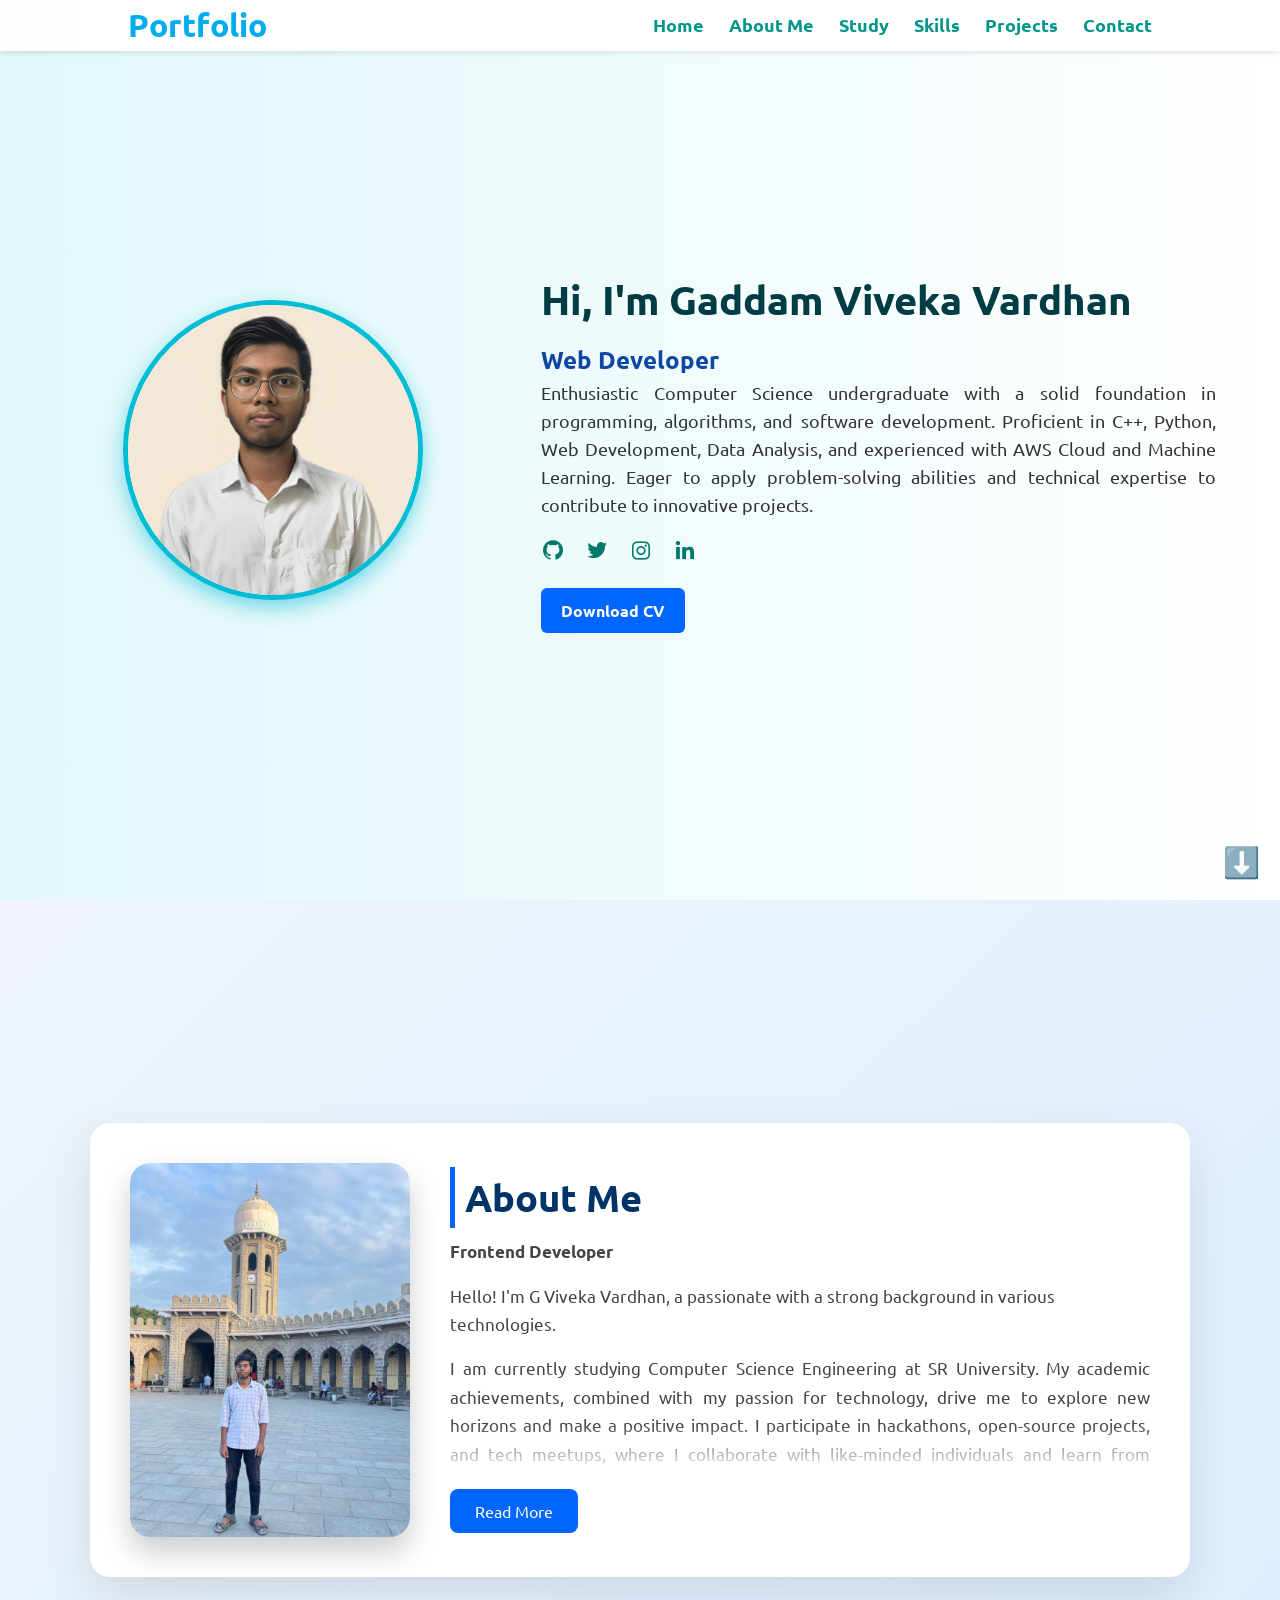
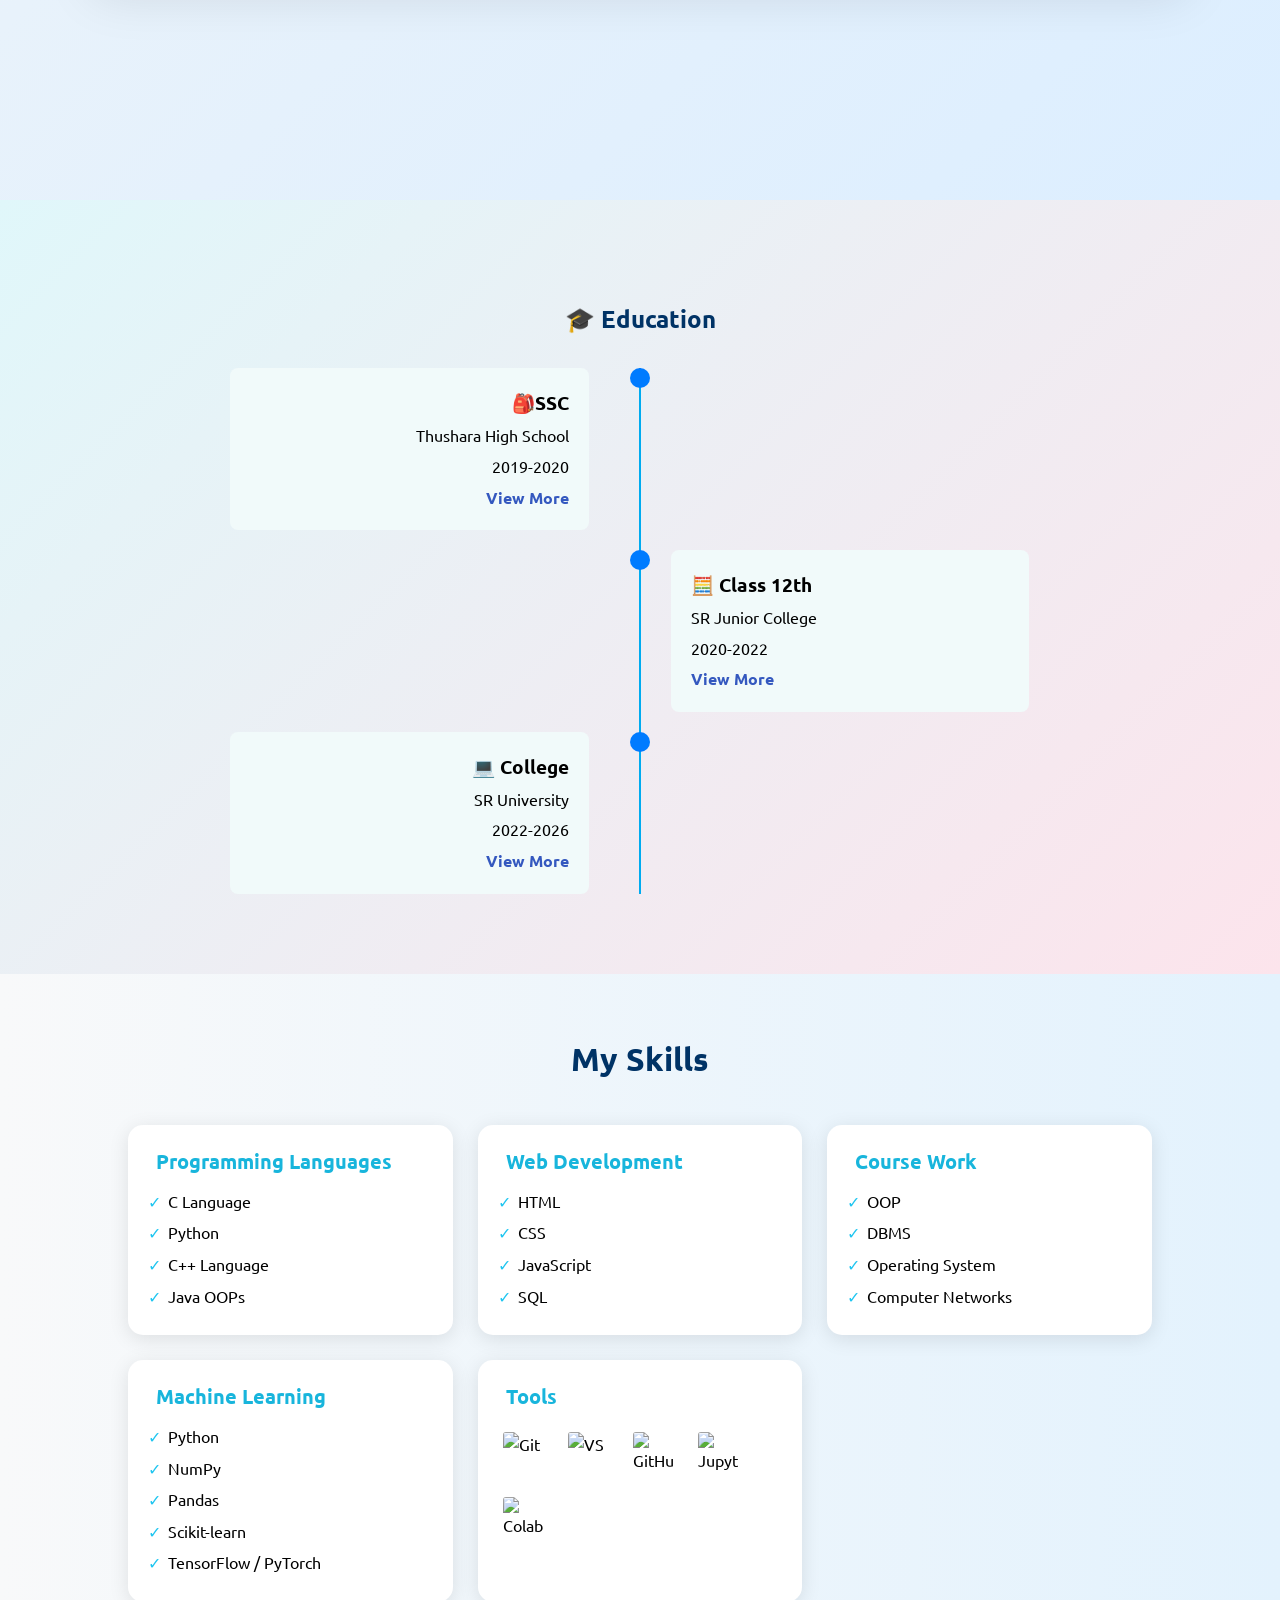
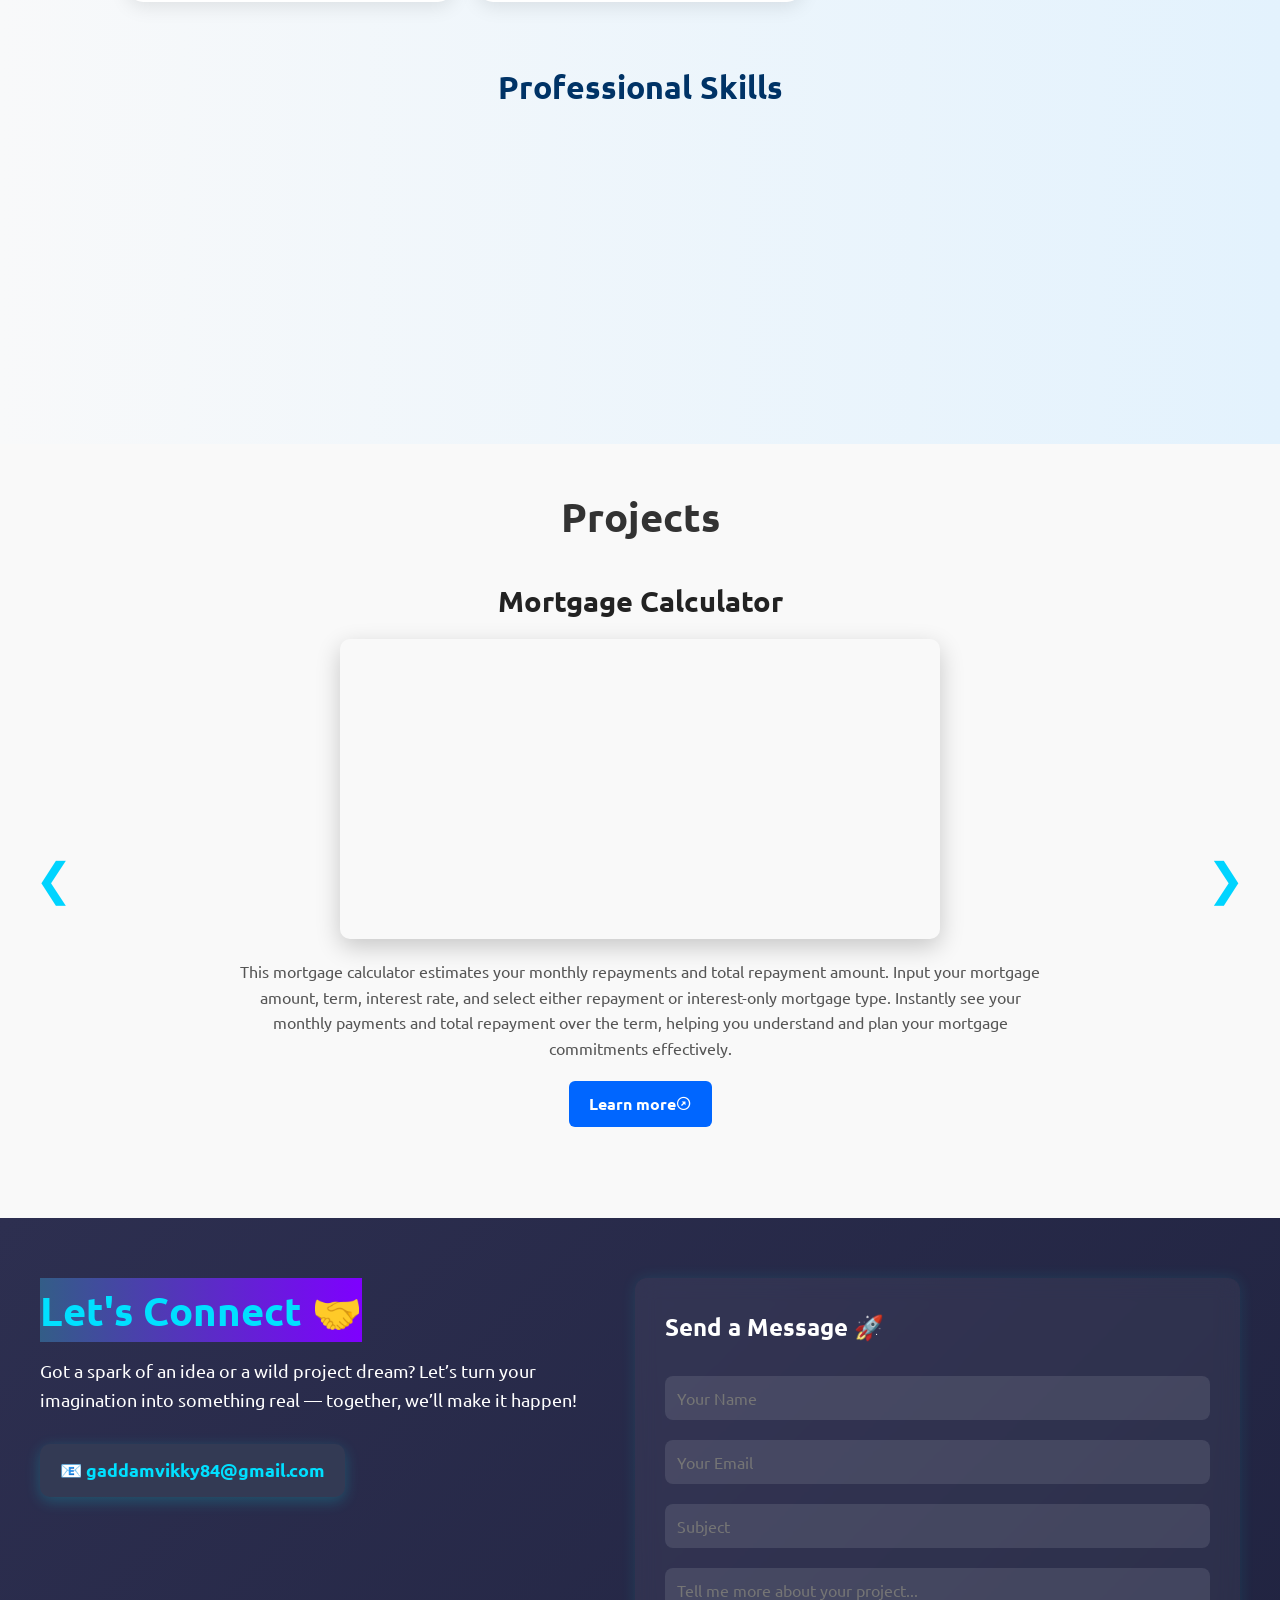
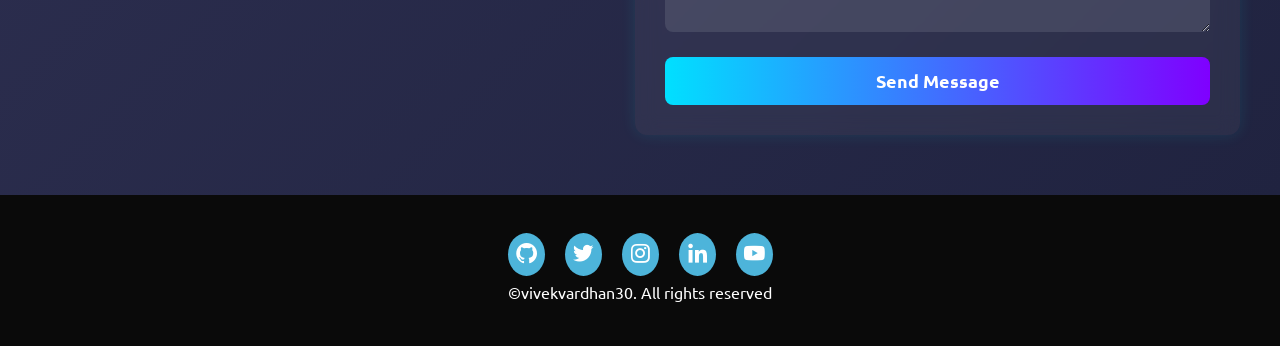
==== commit 4e4a9874: "skill section updated" ====
--- a/index.html
+++ b/index.html
@@ -234,8 +234,8 @@
                     <h5><i class="fas fa-code"></i> Programming Languages</h5>
                     <ul>
                         <li>C Language</li>
+                        <li>Python</li>
                         <li>C++ Language</li>
-                        <li>Python</li>
                         <li>Java OOPs</li>
                     </ul>
                 </div>
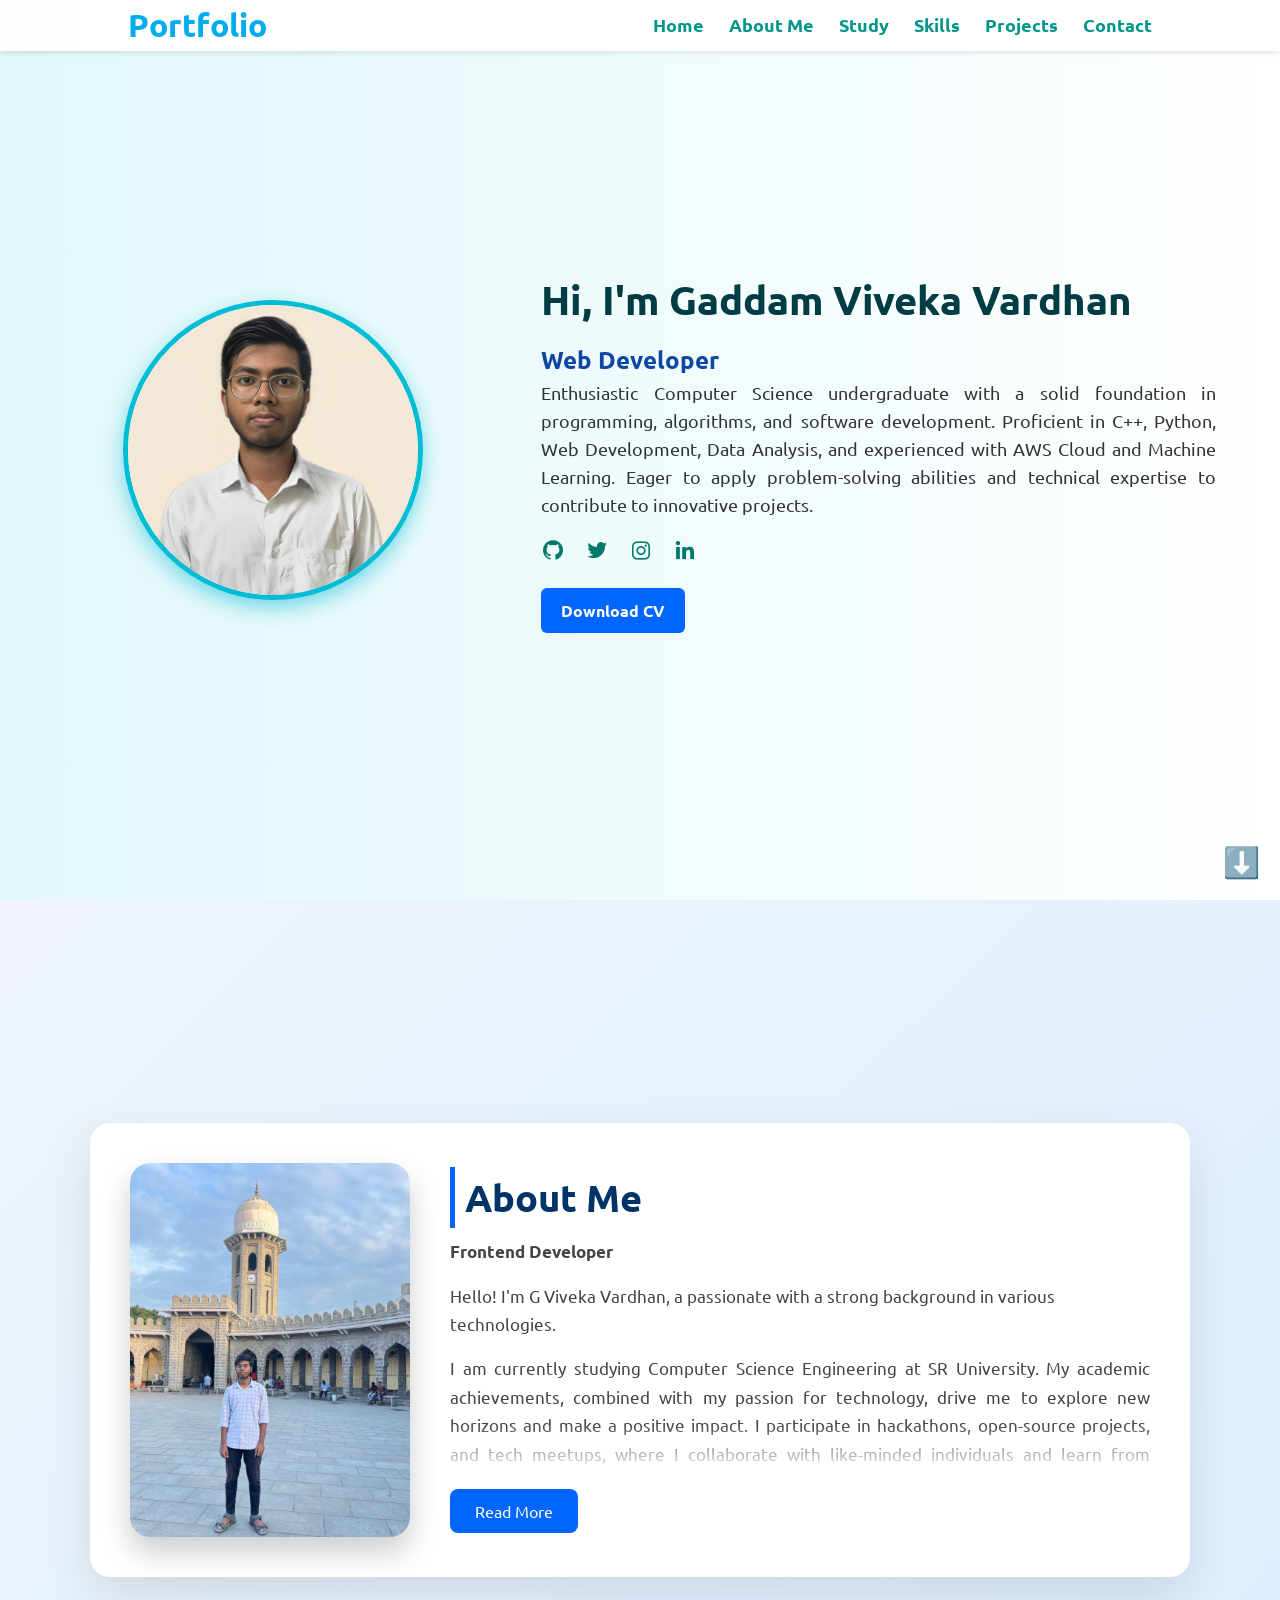
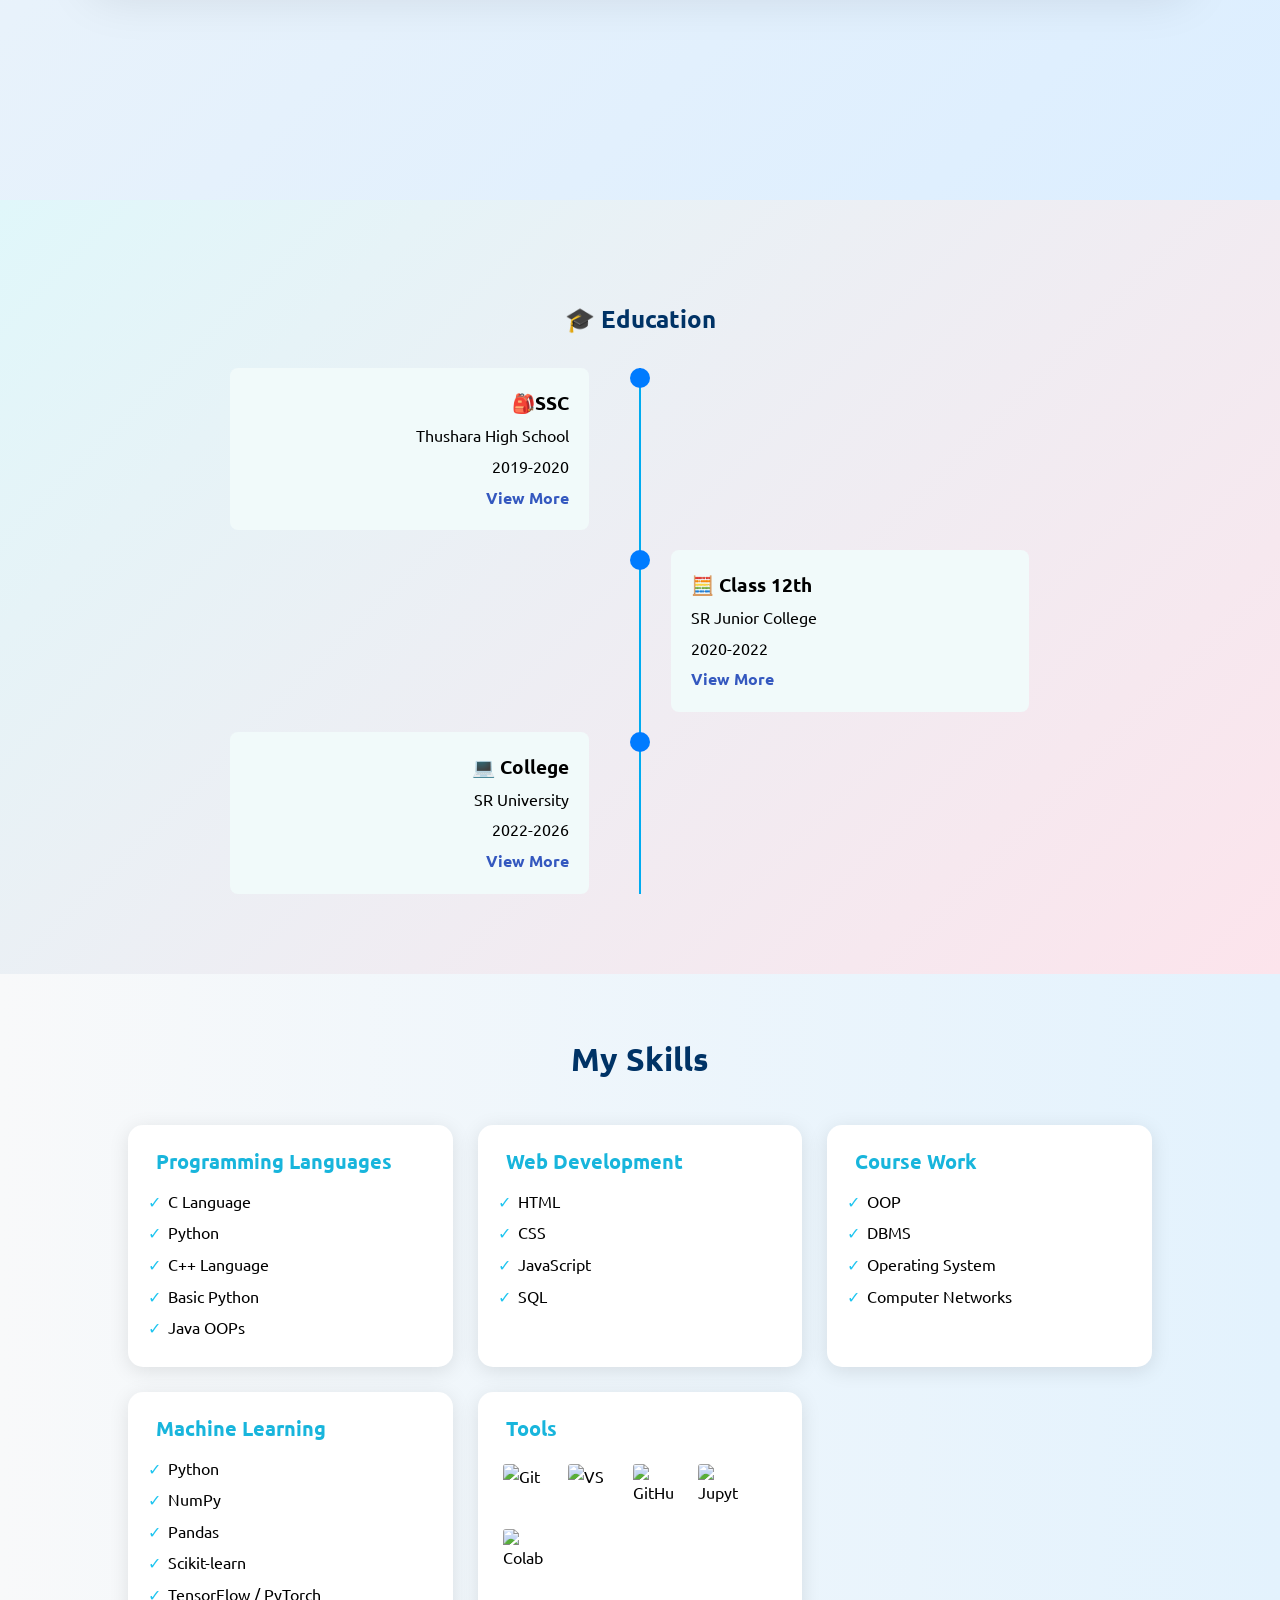
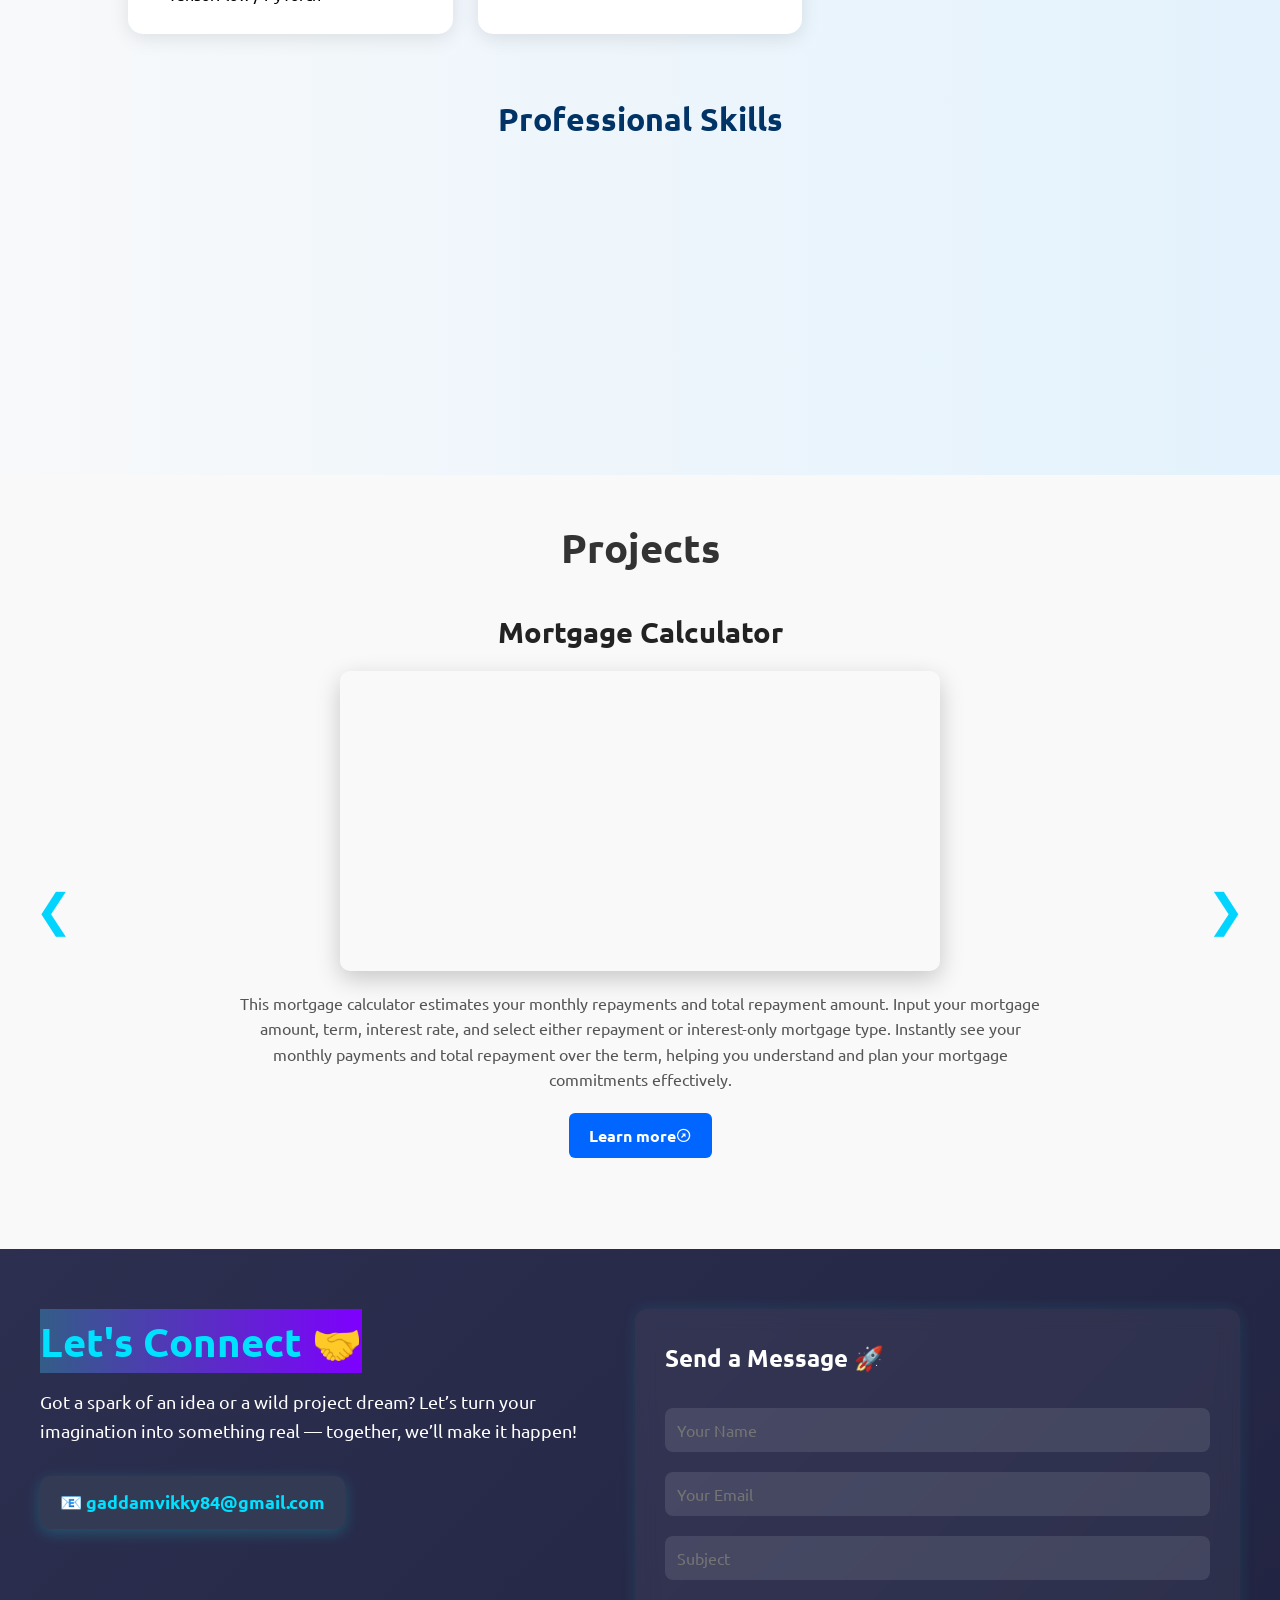
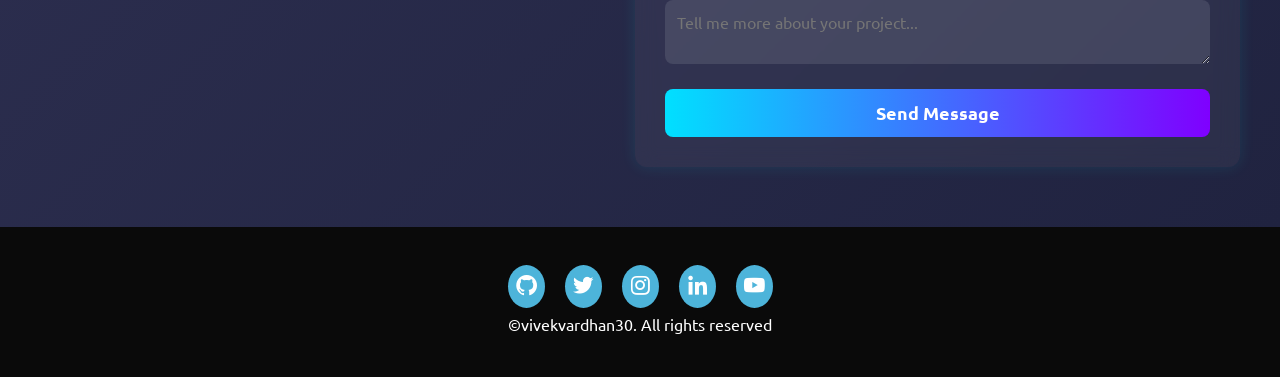
==== commit ec897350: "Merge branch 'main' of https://github.com/vivekvardhan30/Portfolio" ====
--- a/index.html
+++ b/index.html
@@ -236,6 +236,7 @@
                         <li>C Language</li>
                         <li>Python</li>
                         <li>C++ Language</li>
+                        <li>Basic Python</li>
                         <li>Java OOPs</li>
                     </ul>
                 </div>
@@ -599,4 +600,4 @@
 
 </body>
 
-</html>+</html>
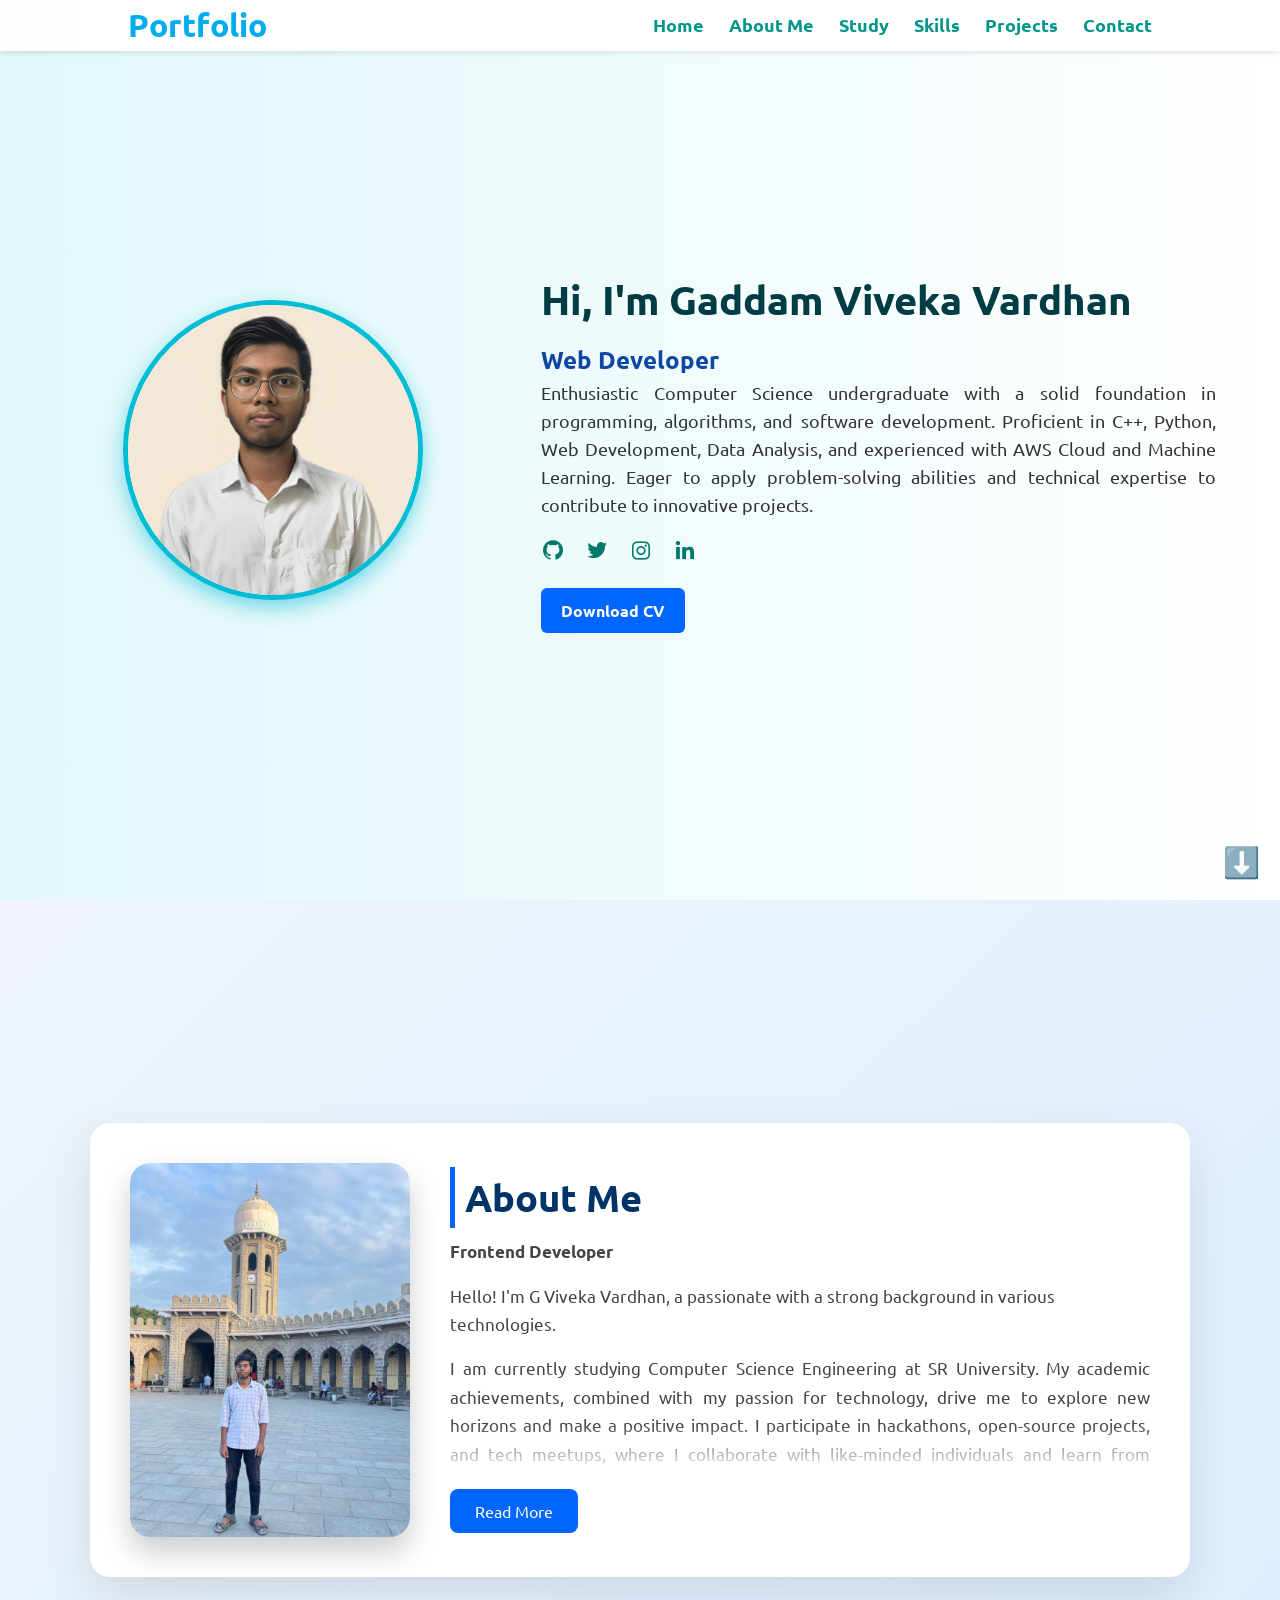
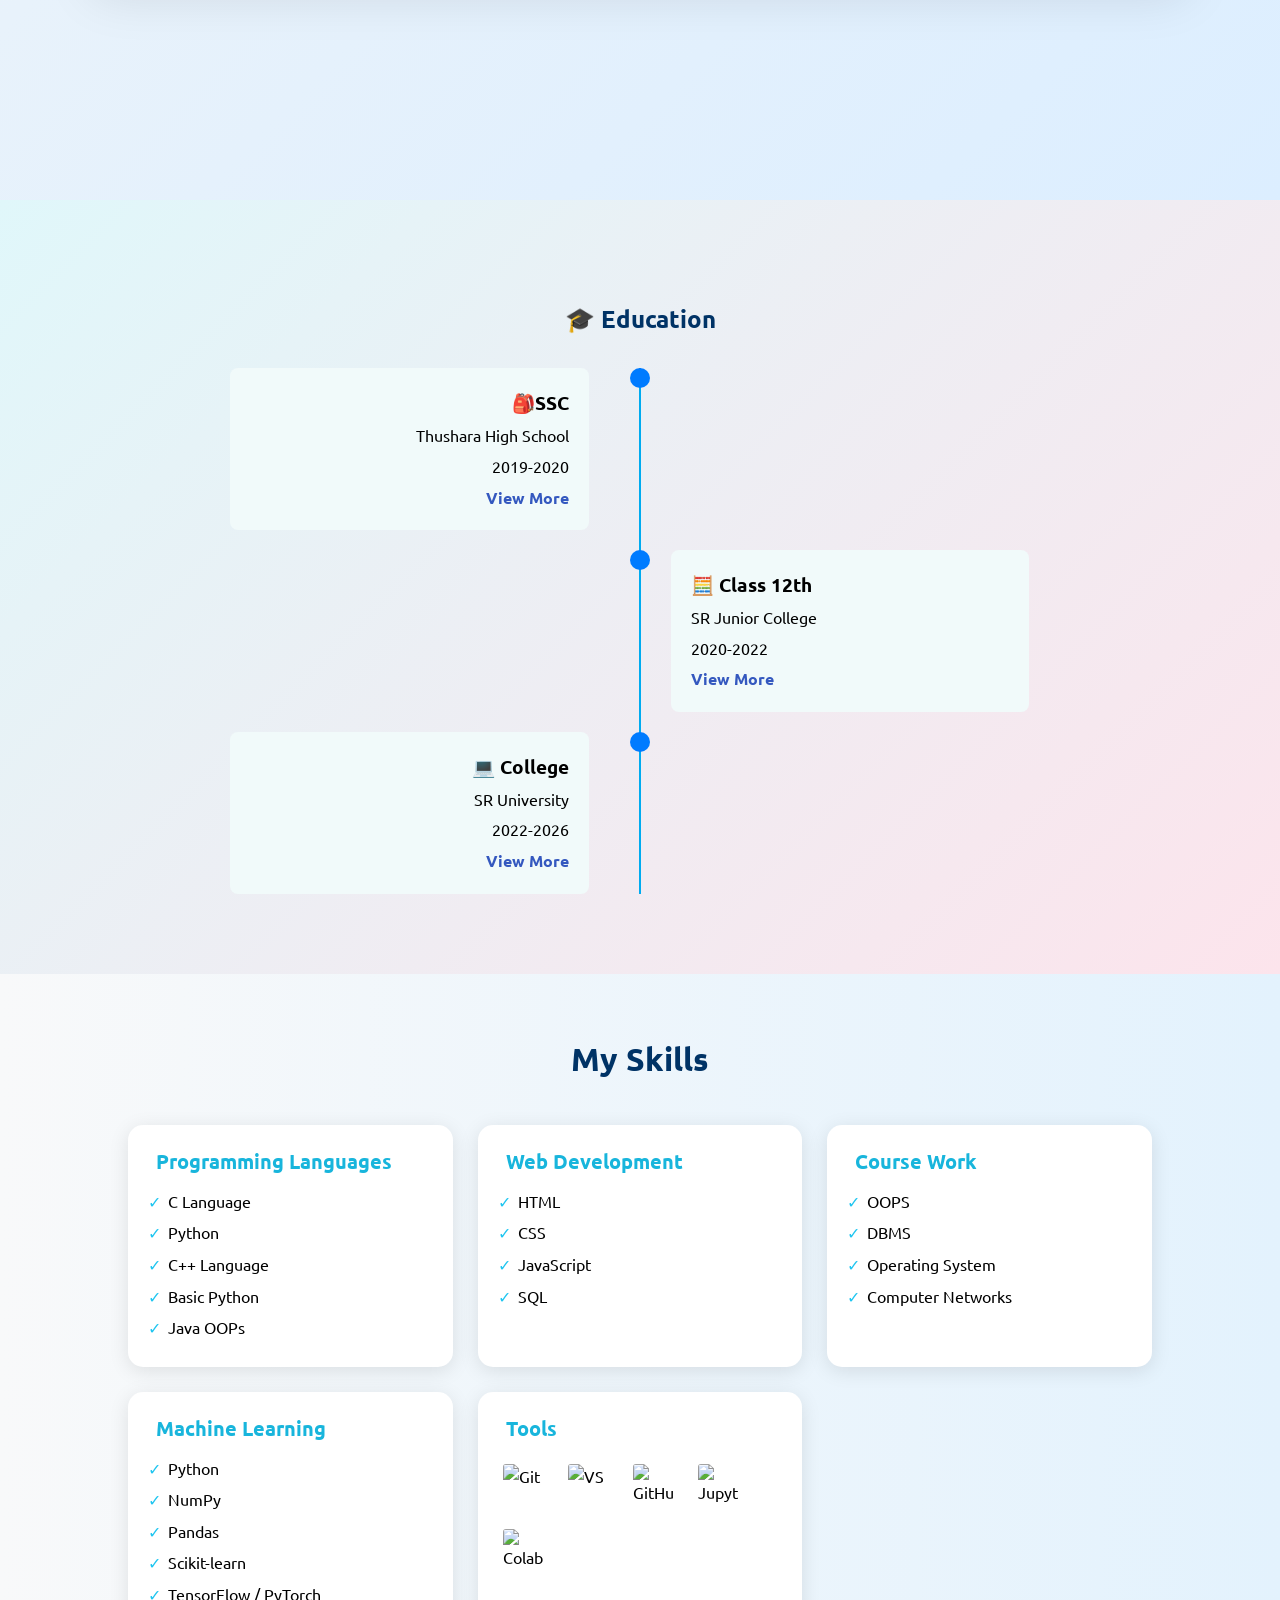
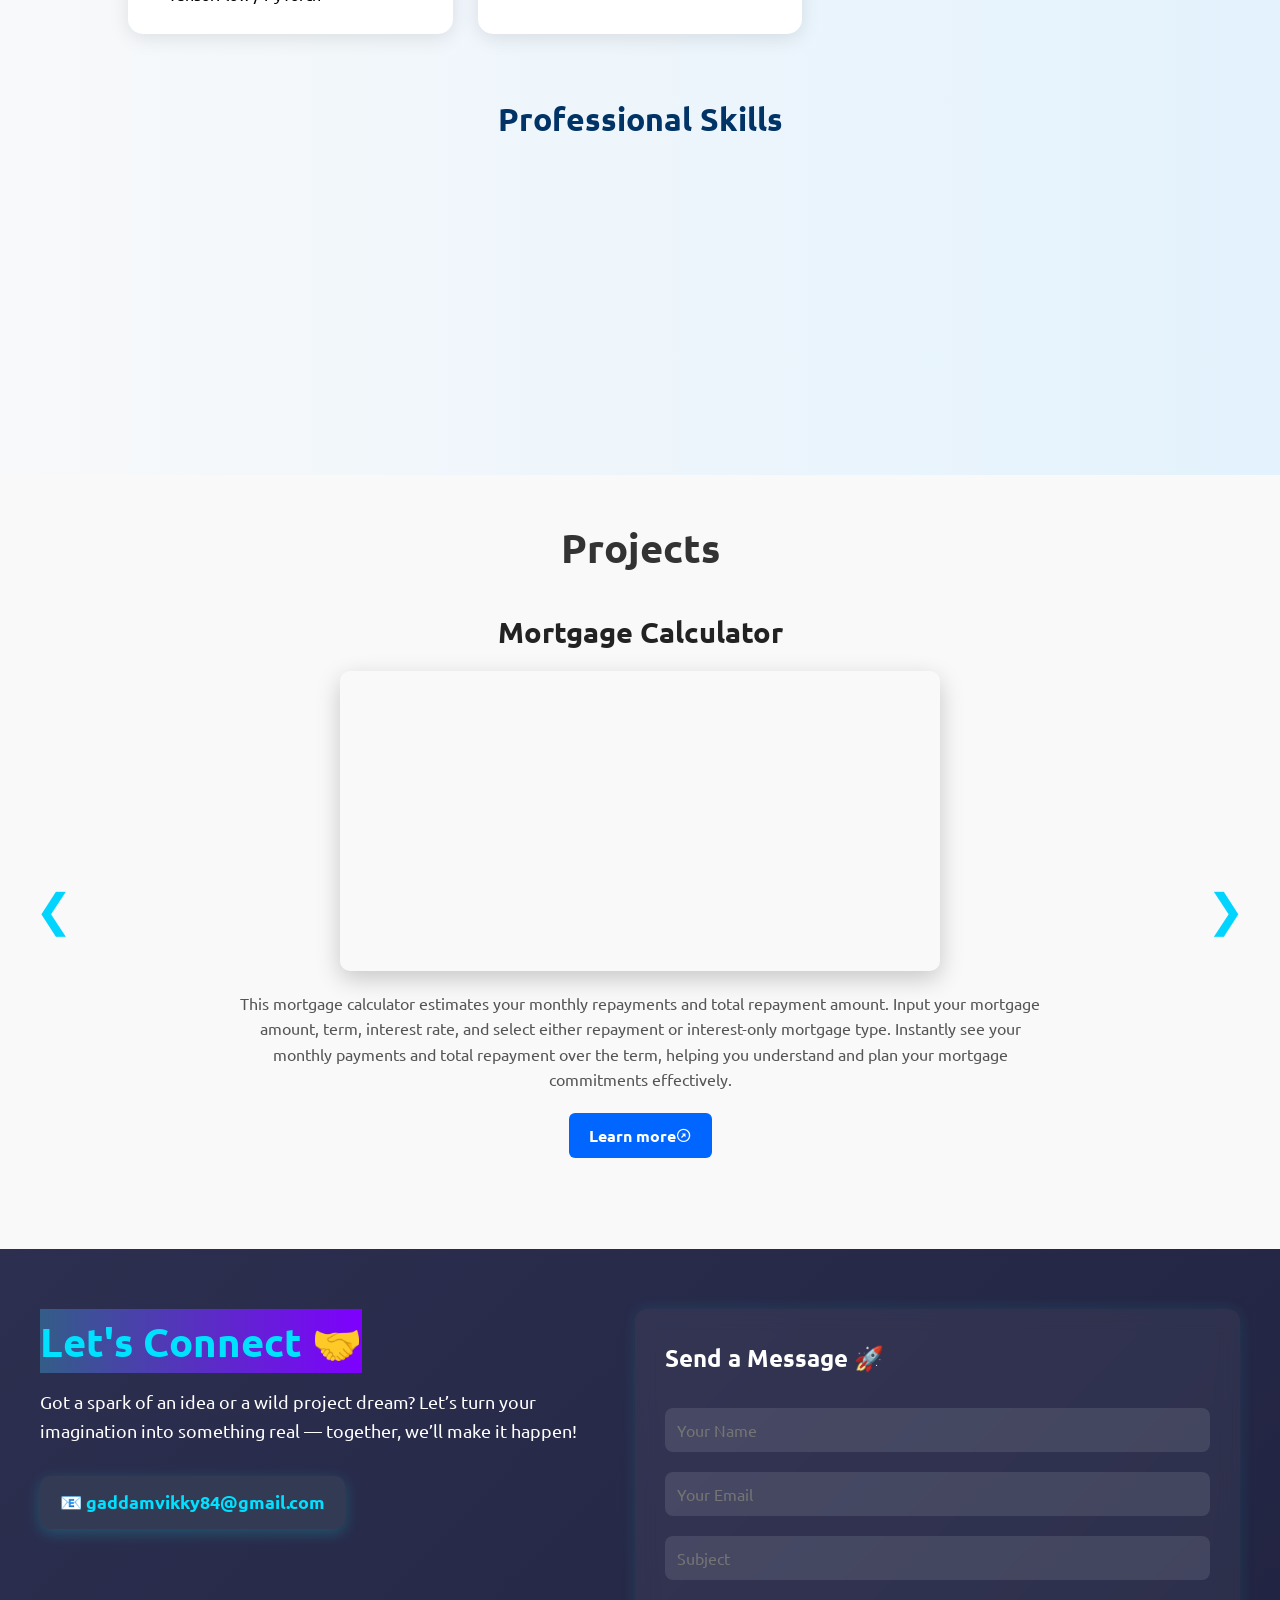
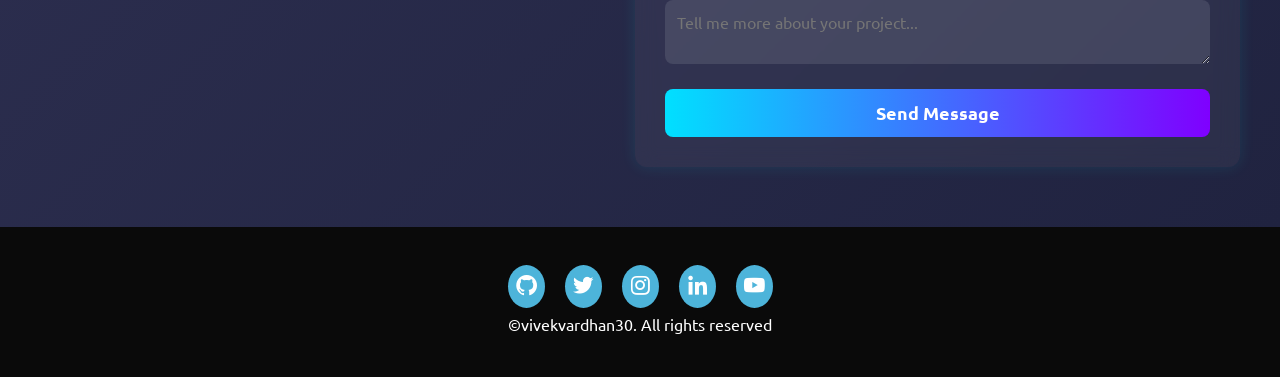
==== commit 3c6ad62b: "project links updated" ====
--- a/index.html
+++ b/index.html
@@ -252,7 +252,7 @@
                 <div class="skill" data-aos-delay="300">
                     <h5><i class="fas fa-book-reader"></i> Course Work</h5>
                     <ul>
-                        <li>OOP</li>
+                        <li>OOPS</li>
                         <li>DBMS</li>
                         <li>Operating System</li>
                         <li>Computer Networks</li>
@@ -386,7 +386,7 @@
                         featuring a header, navigation bar, movie thumbnails, and a footer, demonstrating the power of
                         pure HTML and CSS design.</p>
                     <div class="click">
-                        <a href="" class="btn1"> Learn more<i class='bx bx-right-top-arrow-circle'></i></a>
+                        <a href="https://vivekvardhan30.github.io/netflix_clone/" class="btn1"> Learn more<i class='bx bx-right-top-arrow-circle'></i></a>
                     </div>
                 </div>
             </div>
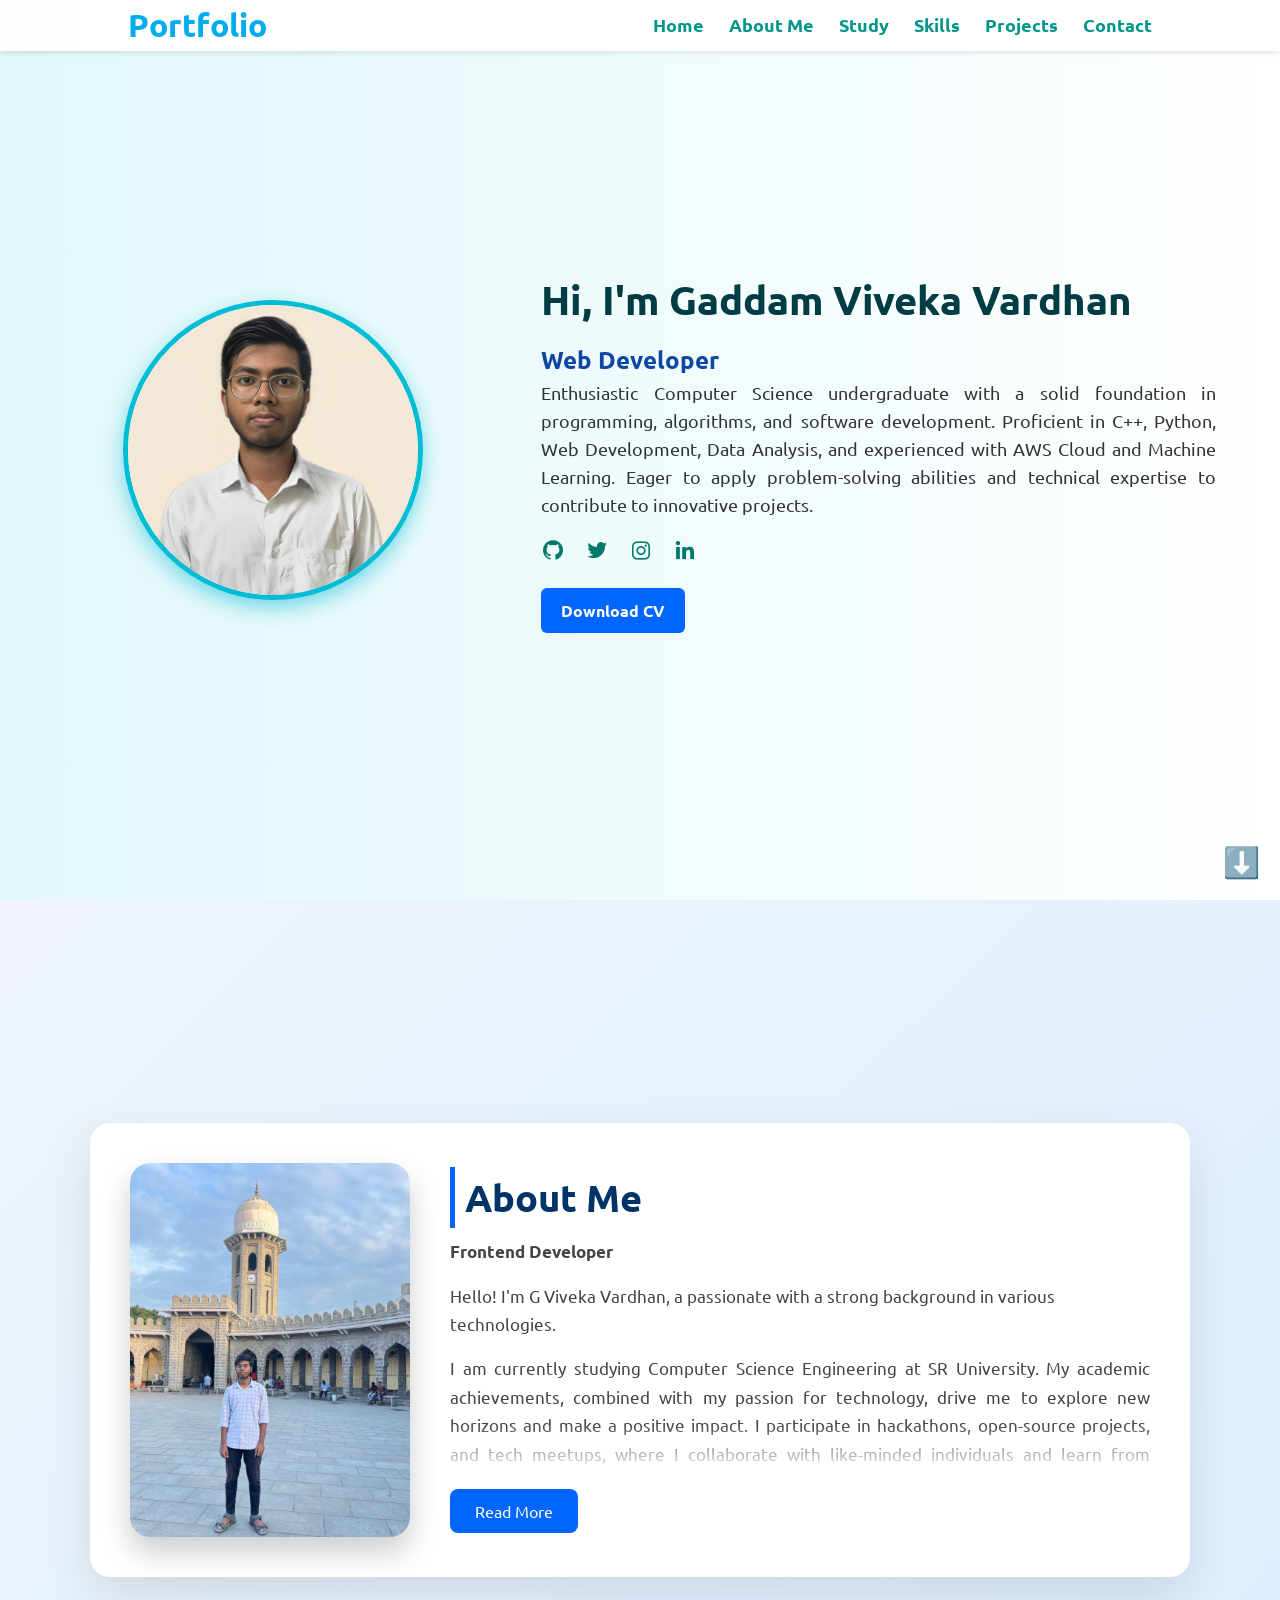
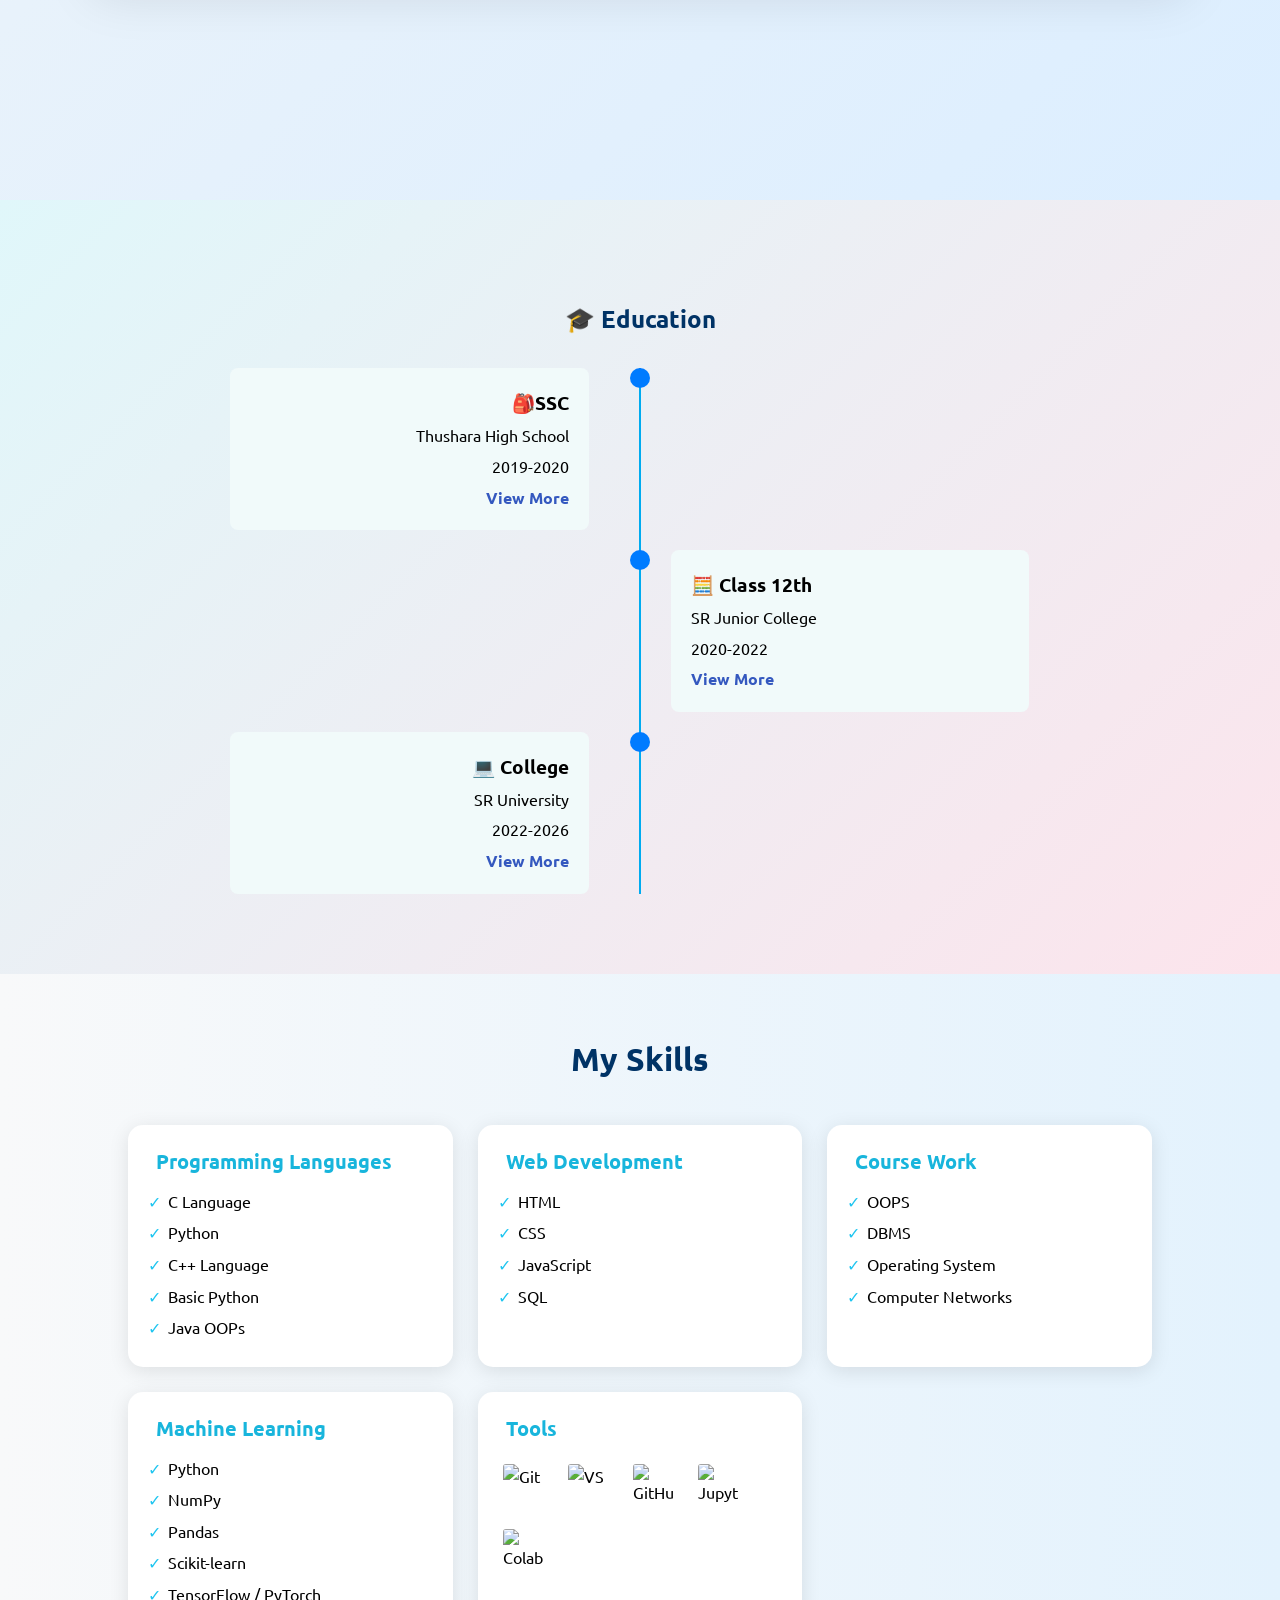
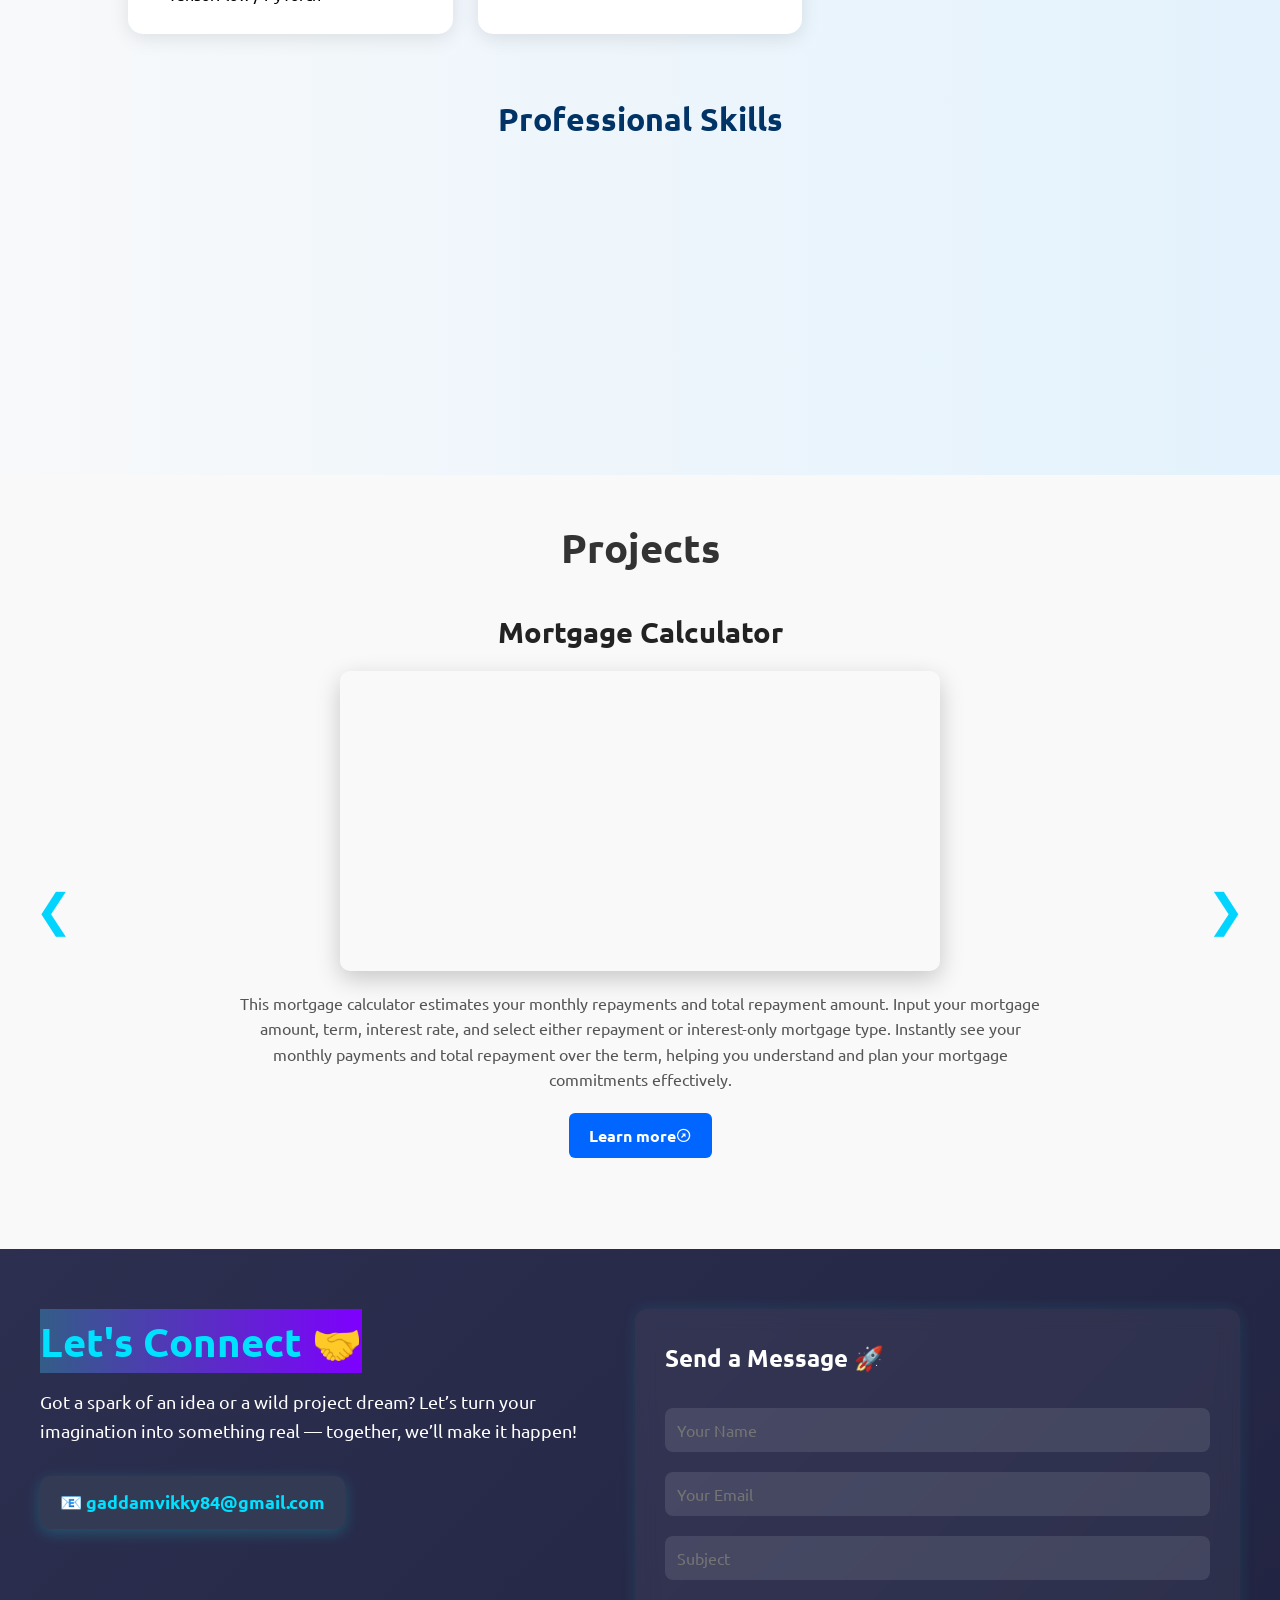
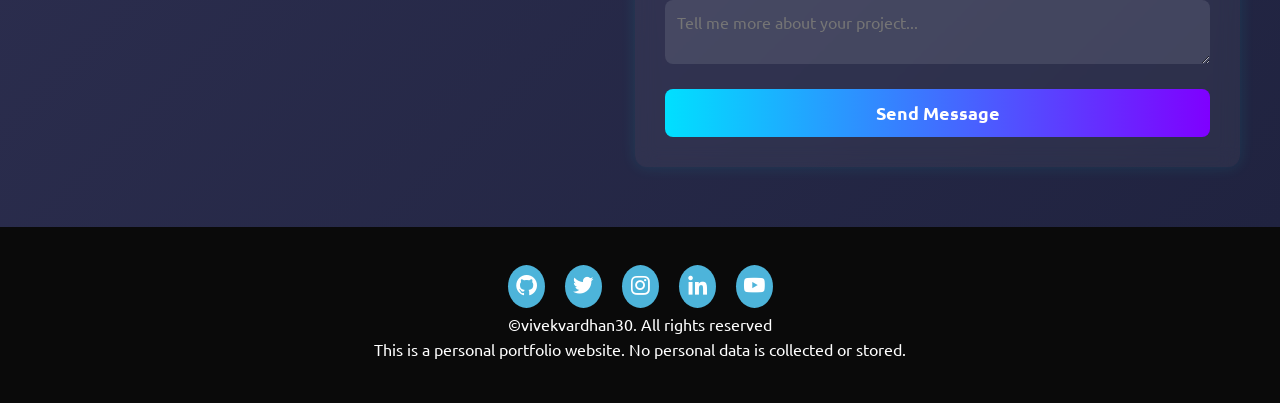
==== commit 5540f246: "index page updated" ====
--- a/index.html
+++ b/index.html
@@ -425,6 +425,8 @@
             <a href="https://www.youtube.com/channel/UCw8IFnLCt2AA_Uqyb6y93eQ"><i class='bx bxl-youtube'></i></a>
         </div>
         <p style="margin-top: 5px;">&copy;vivekvardhan30. All rights reserved</p>
+        <p>This is a personal portfolio website. No personal data is collected or stored.</p>
+
     </footer>
     <script>
         function showPopup(title, details) {
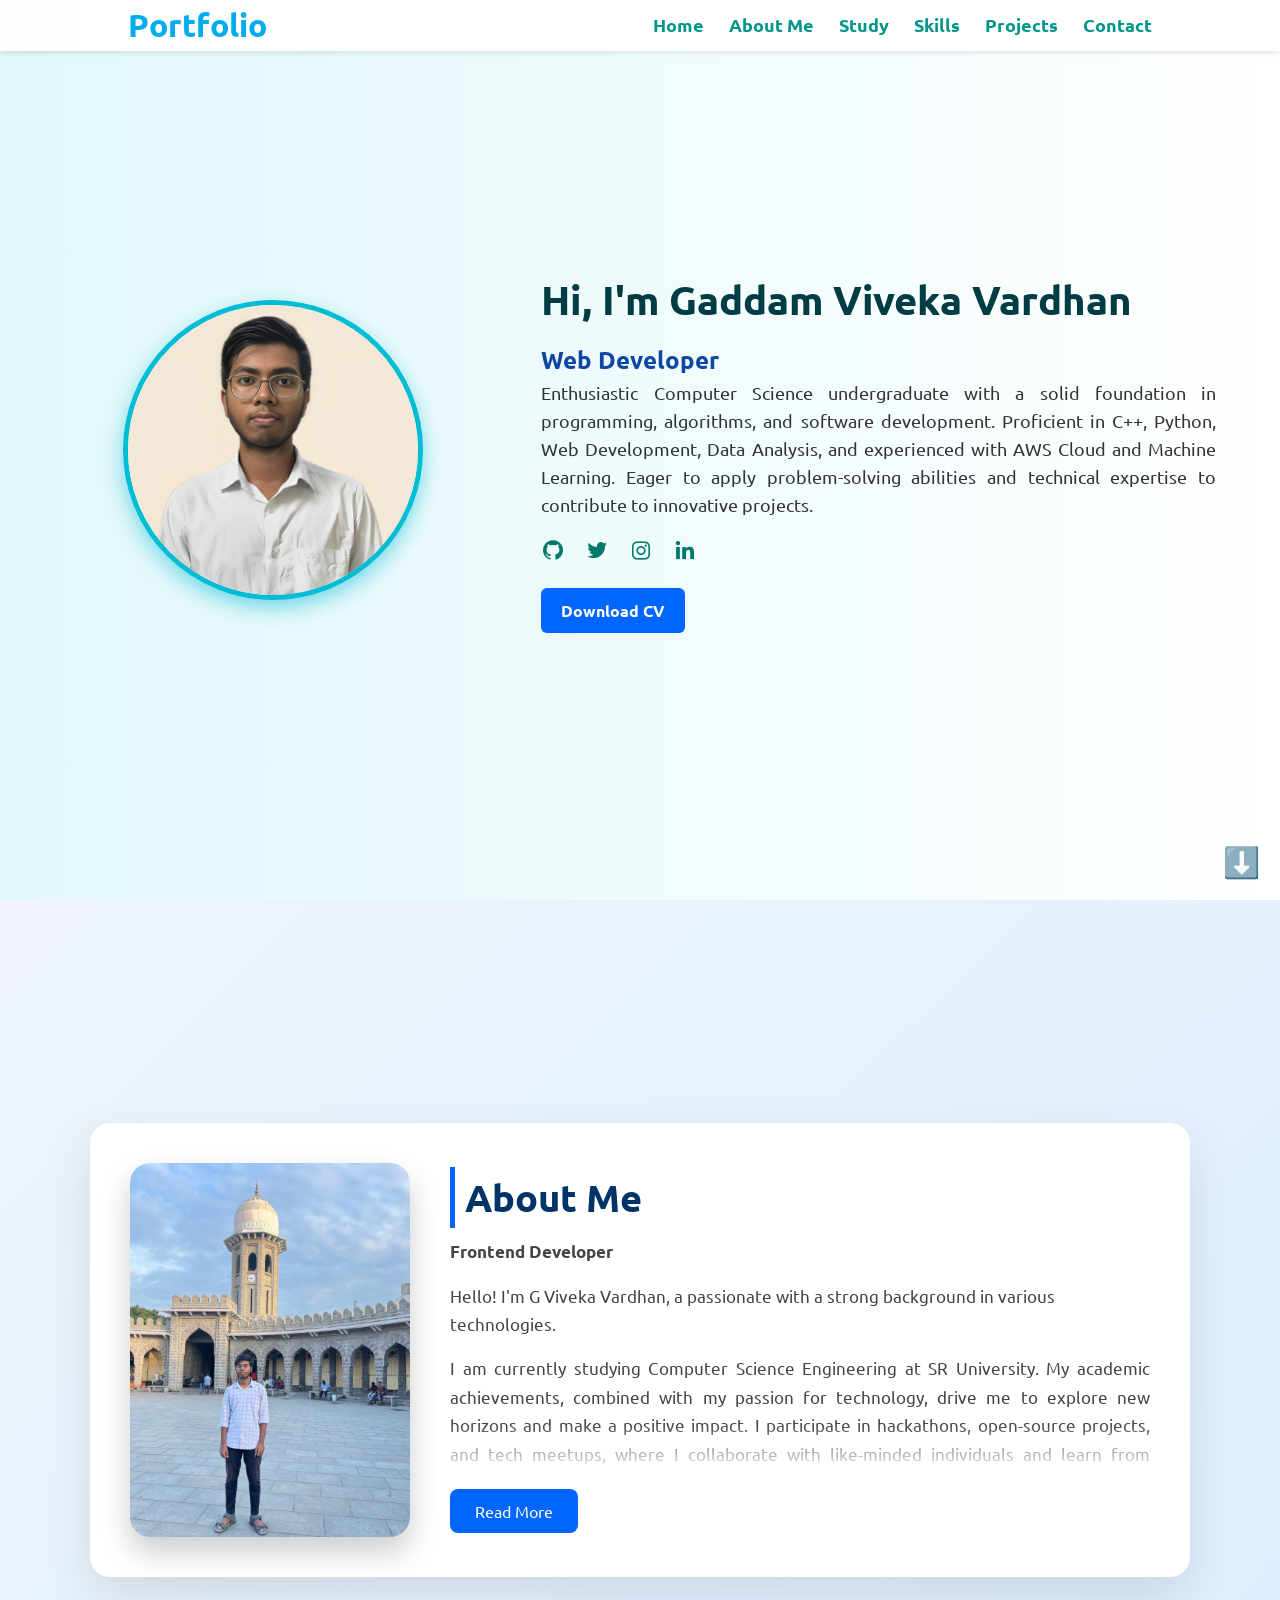
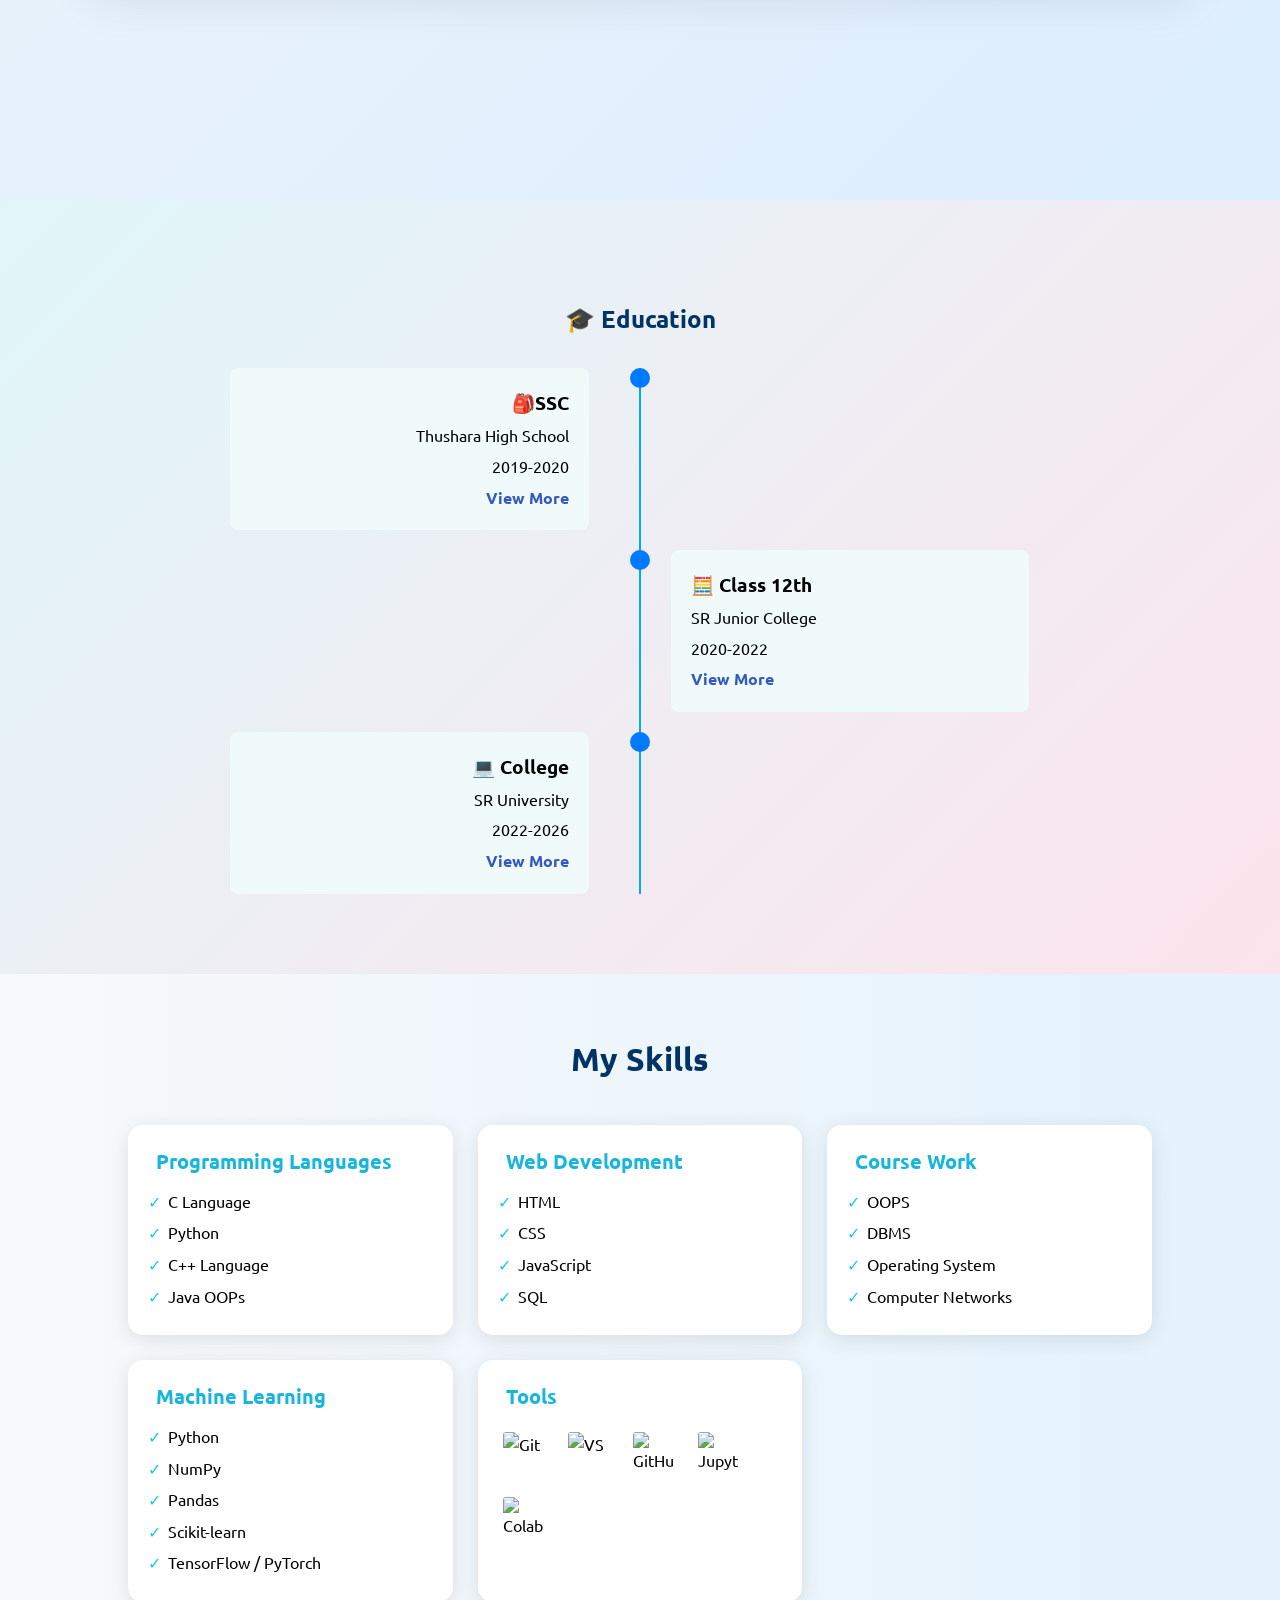
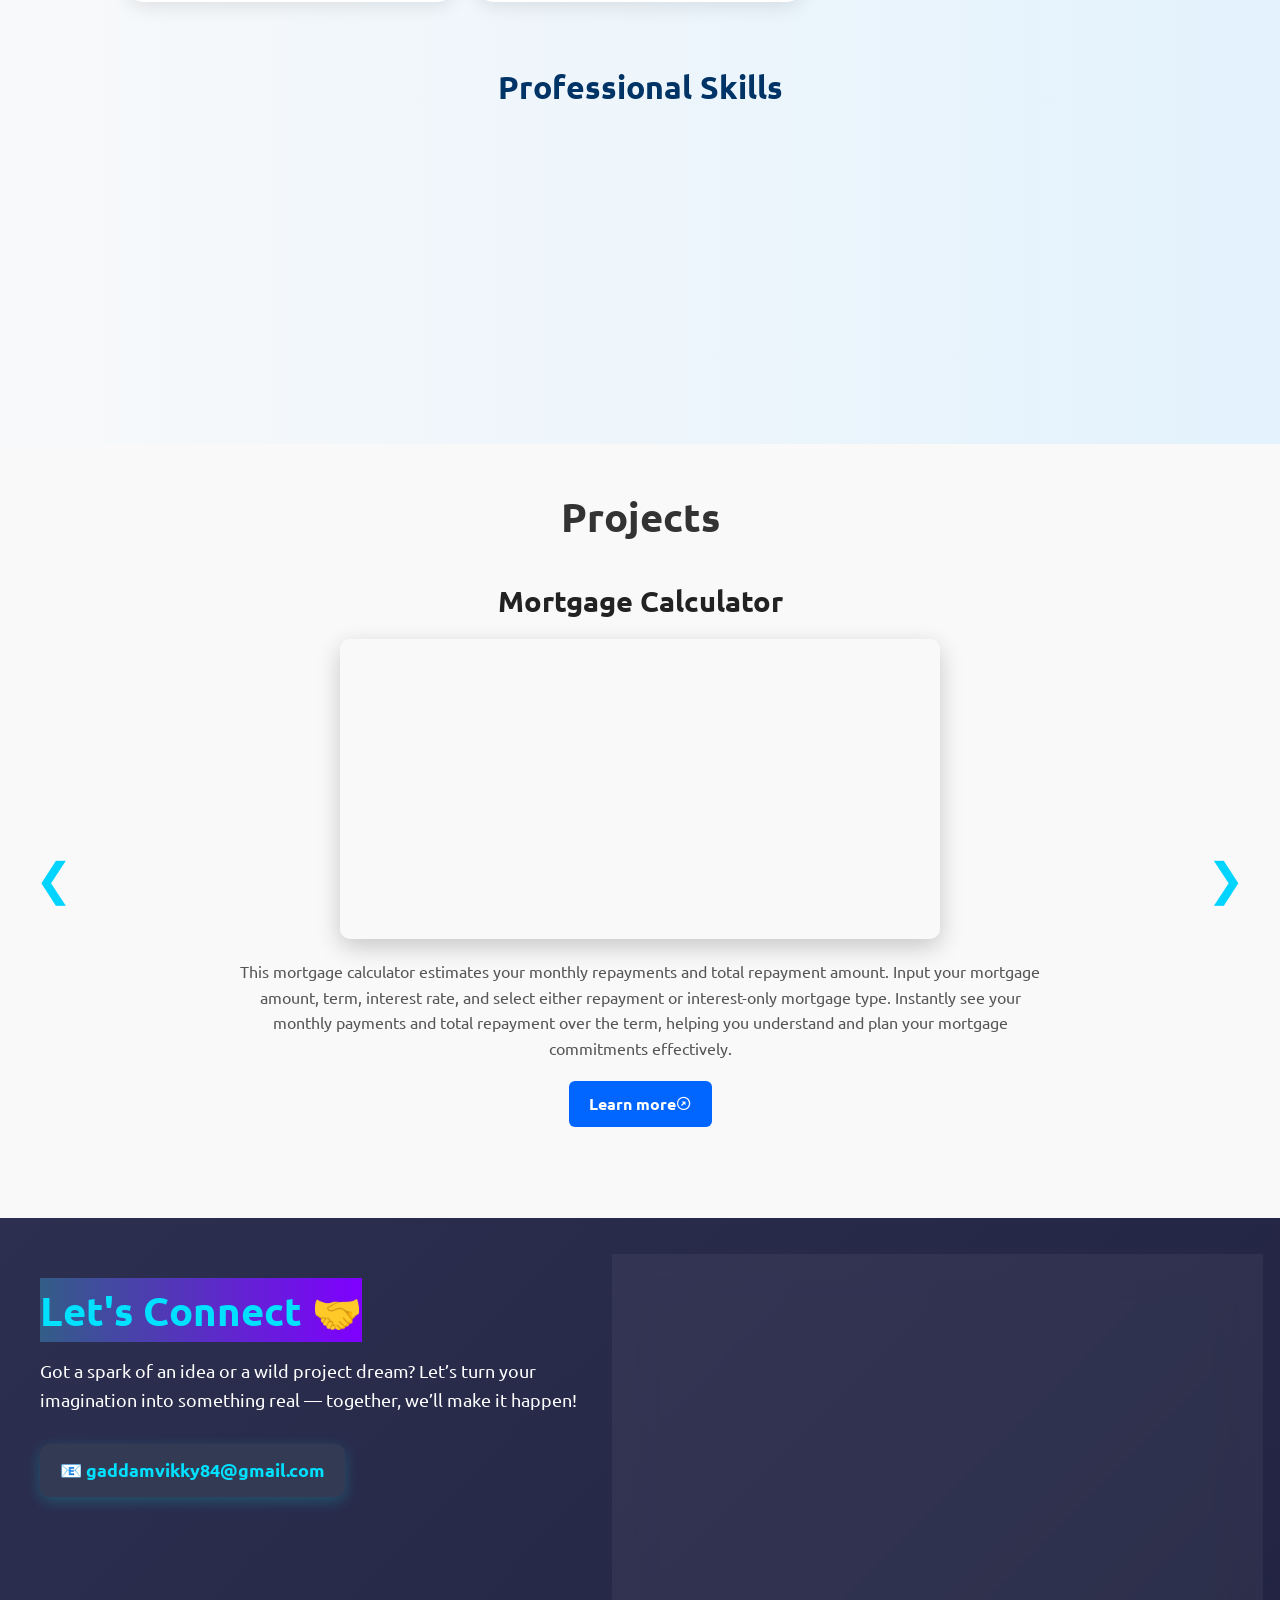
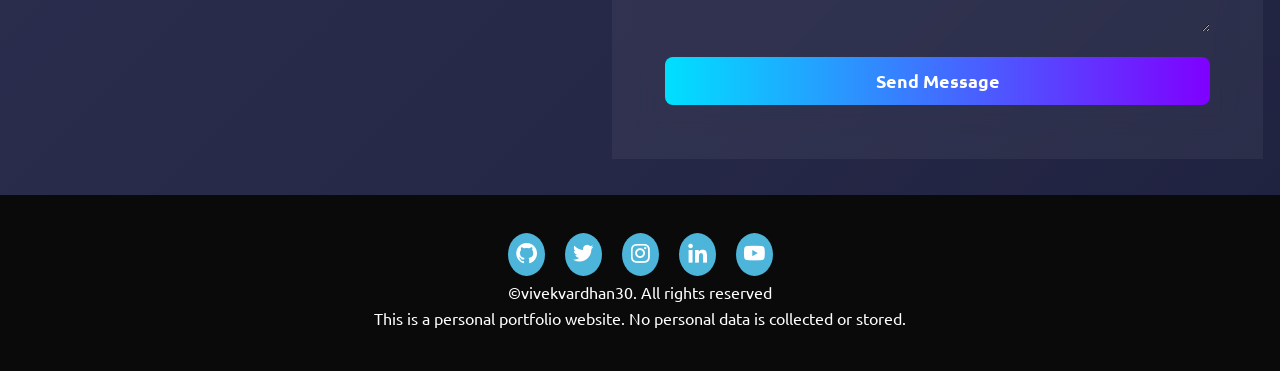
==== commit 08e778d0: "skills section updated" ====
--- a/index.html
+++ b/index.html
@@ -236,7 +236,7 @@
                         <li>C Language</li>
                         <li>Python</li>
                         <li>C++ Language</li>
-                        <li>Basic Python</li>
+                        <!-- <li>Basic Python</li> -->
                         <li>Java OOPs</li>
                     </ul>
                 </div>
@@ -386,7 +386,7 @@
                         featuring a header, navigation bar, movie thumbnails, and a footer, demonstrating the power of
                         pure HTML and CSS design.</p>
                     <div class="click">
-                        <a href="https://vivekvardhan30.github.io/netflix_clone/" class="btn1"> Learn more<i class='bx bx-right-top-arrow-circle'></i></a>
+                        <a href="https://github.com/vivekvardhan30/netflix_clone" class="btn1"> Learn more<i class='bx bx-right-top-arrow-circle'></i></a>
                     </div>
                 </div>
             </div>
